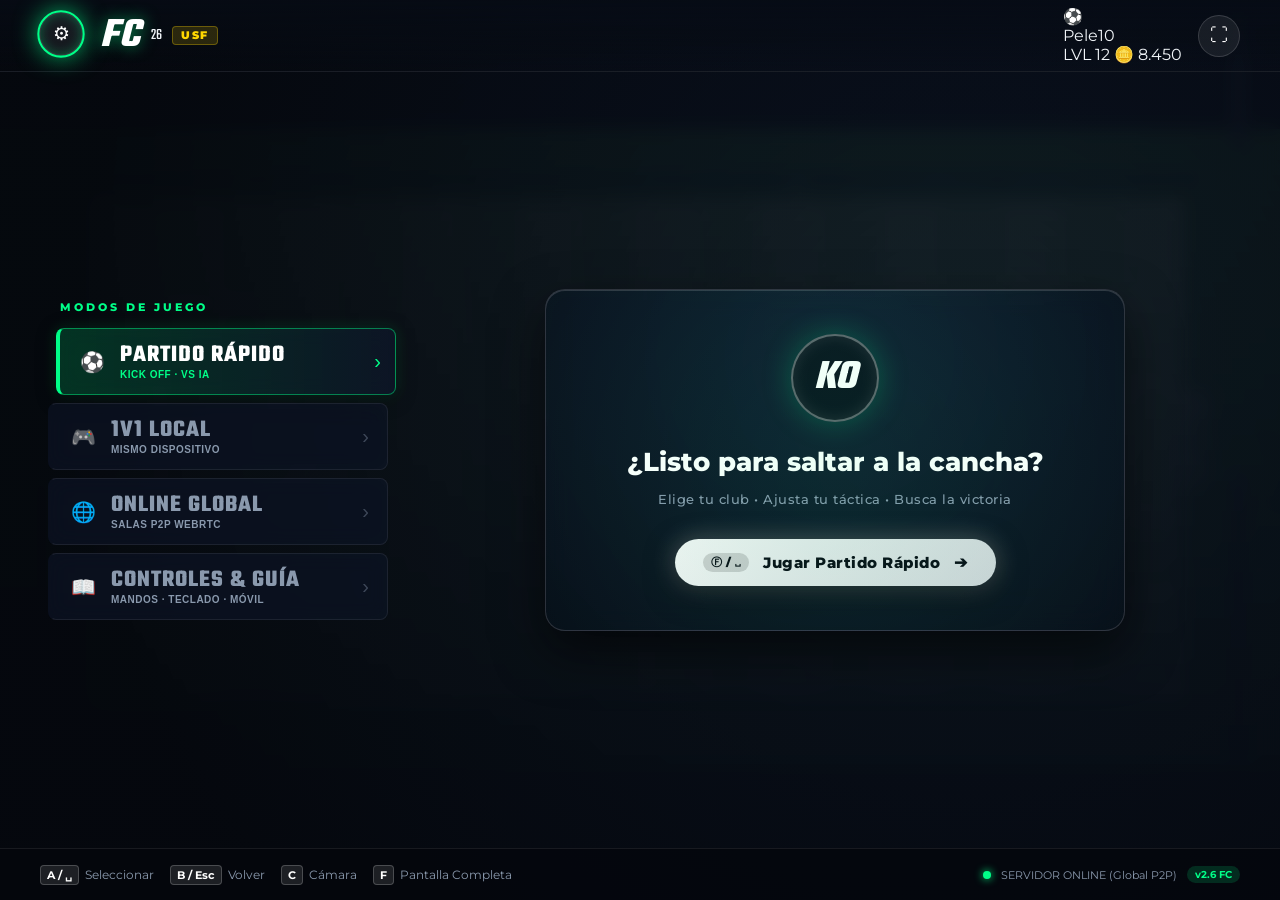
==== index.html @ 54740e9f "Primer commit del juego" ====
<!DOCTYPE html>
<html lang="es">
<head>
    <meta charset="UTF-8">
    <meta name="viewport" content="width=device-width, initial-scale=1.0, maximum-scale=1.0, user-scalable=no">
    <title>Ultimate Shaolin Football - FIFA 26 Edition</title>
    <link rel="stylesheet" href="css/style.css">
    <link rel="icon" href="data:image/svg+xml,<svg xmlns='http://www.w3.org/2000/svg' viewBox='0 0 100 100'><circle cx='50' cy='50' r='46' fill='%2300FF88'/><circle cx='50' cy='50' r='36' fill='%23070B14'/><polygon points='50,20 60,40 82,40 65,54 71,76 50,62 29,76 35,54 18,40 40,40' fill='%23FFD700'/></svg>">
</head>
<body>
    <!-- Contenedor 3D Three.js -->
    <div id="game-container"></div>

    <!-- Contenedor de Notificaciones Toast Flotantes (Estilo Consola) -->
    <div id="toast-container" class="toast-container"></div>

    <!-- HUD DE TRANSMISIÓN OFICIAL DE TV -->
    <div id="match-hud">
        <!-- Marcador Top-Left -->
        <div class="tv-scoreboard">
            <div class="sb-team">
                <div id="sb-t1-badge" class="sb-badge"></div>
                <div id="sb-t1-name" class="sb-name">RMA</div>
            </div>
            <div id="sb-score" class="sb-score-box">0 - 0</div>
            <div class="sb-team">
                <div id="sb-t2-name" class="sb-name">BAR</div>
                <div id="sb-t2-badge" class="sb-badge"></div>
            </div>
            <div id="sb-time" class="sb-time-box">00:00</div>
        </div>

        <!-- Botón de Pausa en el HUD -->
        <button id="btn-hud-pause" style="position: absolute; top: 24px; right: 32px; background: rgba(8, 14, 27, 0.85); border: 1px solid var(--primary-neon); color: #FFFFFF; font-family: 'Teko', sans-serif; font-size: 22px; padding: 6px 18px; border-radius: 6px; cursor: pointer; pointer-events: auto; letter-spacing: 1px; backdrop-filter: blur(8px);">PAUSA ❚❚</button>

        <div id="match-status" class="match-status">1º TIEMPO · VS IA</div>
        <button id="btn-camera" class="camera-button" title="C: alternar Completa, TV, Comentarista y Jugador" aria-label="Cambiar cámara: Completa, TV, Comentarista o Jugador">CÁMARA: COMPLETA</button>
        <div class="control-hint">WASD mover · K pase · J tiro · Q cambiar · Shift correr · C cámara · Esc pausa</div>

        <!-- Tarjeta de Jugador Activo (Bottom-Left) -->
        <div class="active-player-card">
            <div class="ap-info">
                <div id="ap-name" class="ap-name">MBAPPÉ</div>
                <div id="ap-number" class="ap-number">#9 (ST)</div>
            </div>
            <div id="next-player" class="next-player">Q / LB · CAMBIAR JUGADOR</div>
            <div class="bar-container">
                <div id="stamina-fill" class="stamina-fill"></div>
            </div>
            <div class="power-bar-container">
                <div id="power-fill" class="power-fill"></div>
            </div>
        </div>

        <!-- Radar 2D de la Cancha (Bottom-Center) -->
        <div class="pitch-radar-wrapper">
            <canvas id="radar-canvas" width="220" height="142"></canvas>
        </div>

        <!-- Banner de Eventos de Partido (Goles, Faltas, Offsides) -->
        <div id="match-event-banner" class="match-event-banner">
            <div id="banner-title" class="banner-title">¡¡GOOOOOOL!!</div>
            <div id="banner-sub" class="banner-subtitle">REAL MADRID CF</div>
        </div>
    </div>

    <!-- Overlay de Repetición Instantánea (Replay) -->
    <div id="replay-overlay">
        <button id="btn-skip-replay" class="camera-button">OMITIR REPETICIÓN →</button>
        <div class="replay-watermark">
            <div class="replay-rec-dot"></div>
            <div class="replay-text">INSTANT REPLAY • SLOW MOTION</div>
        </div>
    </div>

    <!-- MENÚ PRINCIPAL ESTILO FC26 -->
    <div id="main-menu" class="ui-overlay fc-menu-overlay">
        <!-- Barra Superior (Top Bar) -->
        <header class="fc-top-bar">
            <div class="fc-brand">
                <button id="btn-fc-settings" class="fc-icon-btn" title="Controles y Guía" aria-label="Ajustes">⚙</button>
                <div class="fc-logo-badge">
                    <span class="fc-logo-fc">FC</span>
                    <span class="fc-logo-num">26</span>
                    <span class="fc-logo-sub">USF</span>
                </div>
            </div>

            <div class="fc-profile-wrapper">
                <div class="fc-profile-card">
                    <div class="fc-profile-avatar">⚽</div>
                    <div class="fc-profile-info">
                        <div class="fc-profile-name">Pele10</div>
                        <div class="fc-profile-stats">
                            <span class="fc-level-badge">LVL 12</span>
                            <span class="fc-coins-badge">🪙 8.450</span>
                        </div>
                    </div>
                </div>
                <button id="btn-fullscreen-toggle" class="fc-icon-btn" title="Pantalla Completa (F)" aria-label="Pantalla Completa">⛶</button>
            </div>
        </header>

        <!-- Cuerpo del Menú: Barra Lateral + Hero Showcase -->
        <div class="fc-menu-body">
            <!-- Navegación Lateral Izquierda (Sidebar) -->
            <nav id="fc-sidebar" class="fc-sidebar">
                <div class="fc-nav-category">MODOS DE JUEGO</div>
                <div class="fc-nav-items">
                    <button id="btn-mode-ai" class="fc-nav-item active" data-mode="KICKOFF">
                        <span class="fc-nav-icon">⚽</span>
                        <div class="fc-nav-text">
                            <span class="fc-nav-title">PARTIDO RÁPIDO</span>
                            <span class="fc-nav-sub">KICK OFF · VS IA</span>
                        </div>
                        <span class="fc-nav-arrow">›</span>
                    </button>
                    <button id="btn-mode-local" class="fc-nav-item" data-mode="LOCAL_1V1">
                        <span class="fc-nav-icon">🎮</span>
                        <div class="fc-nav-text">
                            <span class="fc-nav-title">1V1 LOCAL</span>
                            <span class="fc-nav-sub">MISMO DISPOSITIVO</span>
                        </div>
                        <span class="fc-nav-arrow">›</span>
                    </button>
                    <button id="btn-mode-lan" class="fc-nav-item" data-mode="ONLINE">
                        <span class="fc-nav-icon">🌐</span>
                        <div class="fc-nav-text">
                            <span class="fc-nav-title">ONLINE GLOBAL</span>
                            <span class="fc-nav-sub">SALAS P2P WEBRTC</span>
                        </div>
                        <span class="fc-nav-arrow">›</span>
                    </button>
                    <button id="btn-mode-controls" class="fc-nav-item" data-mode="CONTROLS">
                        <span class="fc-nav-icon">📖</span>
                        <div class="fc-nav-text">
                            <span class="fc-nav-title">CONTROLES & GUÍA</span>
                            <span class="fc-nav-sub">MANDOS · TECLADO · MÓVIL</span>
                        </div>
                        <span class="fc-nav-arrow">›</span>
                    </button>
                </div>
            </nav>

            <!-- Tarjeta Central Hero Showcase (Fiel al screenshot MC / Bellingham) -->
            <main class="fc-hero-wrapper">
                <div id="fc-hero-card" class="fc-hero-card">
                    <div class="fc-hero-emblem" id="fc-hero-emblem">KO</div>
                    <h2 class="fc-hero-title" id="fc-hero-title">¿Listo para saltar a la cancha?</h2>
                    <div class="fc-hero-bullets" id="fc-hero-bullets">
                        <span>Elige tu club</span> • <span>Ajusta tu táctica</span> • <span>Busca la victoria</span>
                    </div>
                    <button id="fc-hero-action" class="fc-hero-action-btn">
                        <span class="fc-action-key">Ⓕ / ␣</span>
                        <span class="fc-action-label" id="fc-hero-action-label">Jugar Partido Rápido</span>
                        <span class="fc-action-arrow">➔</span>
                    </button>
                </div>
            </main>
        </div>

        <!-- Barra Inferior de Comandos y Leyenda -->
        <footer class="fc-bottom-bar">
            <div class="fc-bottom-hints">
                <span class="fc-hint-chip"><kbd>A / ␣</kbd> Seleccionar</span>
                <span class="fc-hint-chip"><kbd>B / Esc</kbd> Volver</span>
                <span class="fc-hint-chip"><kbd>C</kbd> Cámara</span>
                <span class="fc-hint-chip"><kbd>F</kbd> Pantalla Completa</span>
            </div>
            <div class="fc-bottom-status">
                <span class="fc-status-dot"></span>
                <span id="fc-network-indicator">SERVIDOR ONLINE (Global P2P)</span>
                <span class="fc-ver-tag">v2.6 FC</span>
            </div>
        </footer>
    </div>

    <!-- SELECTOR DE EQUIPOS Y PLANTILLAS -->
    <div id="team-select-screen" class="ui-overlay">
        <div class="menu-container" style="max-width: 1200px;">
            <div style="text-align: center;">
                <div class="logo-sub" style="color: var(--accent-gold);">SELECCIÓN DE EQUIPOS</div>
                <div class="logo-title" style="font-size: 64px;">ELIGE TU PLANTEL</div>
                <div style="font-size: 14px; color: var(--text-muted); margin-top: 4px;">
                    Haz clic o navega con el mando para asignar Local (Azul P1) y Visitante (Rojo P2)
                </div>
            </div>

            <!-- Pestañas de Filtro de Categoría -->
            <div class="team-filter-tabs">
                <button class="filter-tab-btn active" data-filter="all">TODOS LOS EQUIPOS (10)</button>
                <button class="filter-tab-btn" data-filter="elite">TIER ÉLITE ★★★★★ (6)</button>
                <button class="filter-tab-btn" data-filter="modest">TIER MODESTO ★★★☆☆ (4)</button>
            </div>

            <div id="teams-grid" class="teams-grid"></div>

            <div class="gamepad-nav-guide">
                <span>🎮 <b>D-Pad / Stick:</b> Navegar • <b>[A / ✕]:</b> Seleccionar • <b>[B / ○]:</b> Volver • <b>[LB / RB]:</b> Filtrar Categoría</span>
            </div>

            <div style="display: flex; gap: 20px; width: 100%; max-width: 500px; justify-content: center;">
                <button id="btn-back-team-select" class="btn-primary" style="background: rgba(255,255,255,0.1); border-color: rgba(255,255,255,0.2);">
                    <span>Volver</span>
                </button>
                <button id="btn-start-match" class="btn-primary" style="flex: 1;">
                    <span>SALTAR A LA CANCHA</span>
                    <span>⚽</span>
                </button>
            </div>
        </div>
    </div>

    <!-- MODAL DE MULTIJUGADOR GLOBAL ONLINE (WebRTC P2P) -->
    <div id="lan-modal" class="ui-overlay" style="display: none;">
        <div class="menu-container" style="max-width: 540px; background: var(--glass-bg); padding: 32px; border-radius: 12px; border: 1px solid var(--primary-neon);">
            <div style="text-align: center;">
                <div style="font-family: 'Teko', sans-serif; font-size: 42px; color: var(--primary-neon); line-height: 1;">MULTIJUGADOR GLOBAL P2P</div>
                <div style="font-size: 13px; color: var(--text-muted); margin-top: 4px;">Partidas 1v1 online mundiales vía WebRTC sin servidores externos</div>
            </div>

            <div style="background: rgba(0,0,0,0.5); padding: 18px; border-radius: 10px; border: 1px solid rgba(255,255,255,0.12); width: 100%;">
                <div style="font-size: 14px; font-weight: 700; color: var(--primary-neon); margin-bottom: 8px;">1. CREAR SALA (HOST)</div>
                <button id="btn-lan-host" class="btn-primary" style="width: 100%; font-size: 15px; padding: 12px; justify-content: center;">
                    <span>Generar Sala & Enlace</span>
                </button>
                <div style="margin-top: 12px; display: flex; justify-content: space-between; align-items: center; background: rgba(0,0,0,0.4); padding: 8px 12px; border-radius: 6px;">
                    <span style="font-size: 13px; color: var(--text-muted);">CÓDIGO:</span>
                    <span id="lan-room-code-display" style="font-family: 'Teko', sans-serif; font-size: 30px; color: var(--accent-gold); font-weight: bold; letter-spacing: 2px;">-----</span>
                </div>
                <button id="btn-copy-invite-link" class="btn-primary" style="width: 100%; font-size: 13px; padding: 10px; margin-top: 10px; background: rgba(255,215,0,0.15); border-color: var(--accent-gold); justify-content: center; display: none;">
                    <span>Copiar Enlace de Invitación 🔗</span>
                </button>
            </div>

            <div style="background: rgba(0,0,0,0.5); padding: 18px; border-radius: 10px; border: 1px solid rgba(255,255,255,0.12); width: 100%;">
                <div style="font-size: 14px; font-weight: 700; color: #60A5FA; margin-bottom: 8px;">2. UNIRSE A SALA (GUEST)</div>
                <input type="text" id="lan-code-input" class="input-code" placeholder="CÓDIGO (EJ: ABCDE)" maxlength="6" style="width: 100%; text-align: center; text-transform: uppercase; font-family: 'Teko', sans-serif; font-size: 26px; padding: 8px; border-radius: 6px; background: #000; border: 1px solid rgba(255,255,255,0.25); color: #FFF;">
                <button id="btn-lan-join" class="btn-primary" style="width: 100%; font-size: 15px; padding: 12px; margin-top: 10px; justify-content: center;">
                    <span>Conectar con Rival</span>
                </button>
            </div>

            <div id="lan-status" style="font-size: 13px; color: var(--primary-neon); text-align: center; min-height: 20px;"></div>

            <button id="btn-close-lan" class="btn-primary" style="background: rgba(255,255,255,0.08); border-color: rgba(255,255,255,0.2); justify-content: center; width: 100%;">
                <span>Cerrar</span>
            </button>
        </div>
    </div>

    <!-- MODAL DE PAUSA -->
    <div id="pause-modal" class="ui-overlay" style="display: none;">
        <div class="menu-container" style="max-width: 440px; background: var(--glass-bg); padding: 36px; border-radius: 12px; border: 1px solid var(--primary-neon);">
            <div style="font-family: 'Teko', sans-serif; font-size: 54px; color: var(--primary-neon); text-align: center;">PARTIDO EN PAUSA</div>
            <div class="menu-options" style="width: 100%;">
                <button id="btn-resume" class="btn-primary">
                    <span>Reanudar Partido</span>
                    <span>▶</span>
                </button>
                <button id="btn-restart" class="btn-primary" style="background: rgba(255,255,255,0.08); border-color: rgba(255,255,255,0.2);">
                    <span>Reiniciar Partido</span>
                    <span>⟳</span>
                </button>
                <button id="btn-quit-menu" class="btn-primary" style="background: rgba(255,46,85,0.15); border-color: var(--accent-red);">
                    <span>Abandonar al Menú</span>
                    <span>✕</span>
                </button>
            </div>
        </div>
    </div>

    <!-- MODAL DE CONTROLES -->
    <div id="controls-modal" class="ui-overlay" style="display: none;">
        <div class="menu-container" style="max-width: 850px; background: var(--glass-bg); padding: 36px; border-radius: 12px; border: 1px solid var(--primary-neon);">
            <div style="font-family: 'Teko', sans-serif; font-size: 44px; color: var(--primary-neon);">ESQUEMA DE CONTROLES</div>

            <div style="display: grid; grid-template-columns: 1fr 1fr; gap: 24px; width: 100%; font-size: 14px;">
                <div style="background: rgba(0,0,0,0.5); padding: 18px; border-radius: 8px;">
                    <div style="font-weight: bold; color: var(--accent-gold); margin-bottom: 12px; font-size: 16px;">TECLADO + MOUSE (PC)</div>
                    <ul style="list-style: none; display: flex; flex-direction: column; gap: 8px;">
                        <li><b>WASD / Flechas:</b> Mover jugador / Apuntar</li>
                        <li><b>K / Clic Izquierdo:</b> Pase corto / Entrada en defensa</li>
                        <li><b>J (Mantener):</b> Cargar potencia de Disparo</li>
                        <li><b>J (Soltar):</b> Disparar a puerta / Supertiro Shaolin</li>
                        <li><b>J (En defensa):</b> Tackle deslizante (Slide tackle)</li>
                        <li><b>L:</b> Pase filtrado al hueco</li>
                        <li><b>E:</b> Entrada defensiva</li>
                        <li><b>P2 local:</b> Flechas · Num 1 pase · Num 2 tiro · Num 3 filtrado · Enter cambiar · Shift derecho correr</li>
                        <li><b>Shift:</b> Sprint de máxima velocidad</li>
                        <li><b>Espacio / Q:</b> Cambiar al mejor situado; mantené una dirección para elegir hacia ese lado</li>
                        <li><b>C:</b> Alternar Completa, TV, Comentarista y Jugador</li>
                    </ul>
                </div>

                <div style="background: rgba(0,0,0,0.5); padding: 18px; border-radius: 8px;">
                    <div style="font-weight: bold; color: var(--accent-gold); margin-bottom: 12px; font-size: 16px;">MANDOS / GAMEPAD (XBOX / PS)</div>
                    <ul style="list-style: none; display: flex; flex-direction: column; gap: 8px;">
                        <li><b>Stick Izquierdo:</b> Movimiento multidireccional</li>
                        <li><b>Botón A (Cruz):</b> Pase raso / Presión</li>
                        <li><b>Botón X (Cuadrado):</b> Disparo con carga / Entrada</li>
                        <li><b>Botón Y (Triángulo):</b> Pase filtrado</li>
                        <li><b>Botón B (Círculo):</b> Tackle secundario / Despeje</li>
                        <li><b>Gatillo RT / R2:</b> Sprint</li>
                        <li><b>Botón LB / L1:</b> Cambio inteligente; orientá el stick para elegir hacia ese lado</li>
                    </ul>
                </div>
            </div>

            <button id="btn-close-controls" class="btn-primary" style="margin-top: 10px; width: 220px; justify-content: center;">
                <span>Entendido</span>
            </button>
        </div>
    </div>

    <!-- CONTROLES TÁCTILES ERGONÓMICOS PARA MÓVILES (Estilo FC Mobile) -->
    <div id="touch-controls">
        <!-- Zona de Joystick Flotante (Mitad izquierda de la pantalla) -->
        <div id="joystick-zone">
            <div id="joystick-base">
                <div id="joystick-knob"></div>
            </div>
        </div>

        <!-- Botones Auxiliares Móviles (Arriba derecha) -->
        <div class="touch-top-bar">
            <button id="btn-touch-fullscreen" class="touch-aux-btn" title="Pantalla completa">⛶</button>
            <button id="btn-touch-pause" class="touch-aux-btn" title="Pausar partido">❚❚</button>
        </div>

        <!-- Botonera de Acción en Abanico / Diamante Ergonómico (Derecha) -->
        <div class="touch-buttons touch-cluster">
            <div id="btn-touch-through" class="touch-btn touch-through">
                <span class="touch-btn-label">FILTRADO</span>
                <span class="touch-btn-sub">Y / △</span>
            </div>
            <div id="btn-touch-sprint" class="touch-btn touch-sprint">
                <span class="touch-btn-label">SPRINT</span>
                <span class="touch-btn-sub">RT / R2</span>
            </div>
            <div id="btn-touch-pass" class="touch-btn touch-pass">
                <span class="touch-btn-label">PASE</span>
                <span class="touch-btn-sub">A / ✕</span>
            </div>
            <div id="btn-touch-shoot" class="touch-btn touch-shoot shoot">
                <div class="touch-shoot-gauge" id="touch-shoot-gauge"></div>
                <span class="touch-btn-label">TIRO</span>
                <span class="touch-btn-sub">X / □</span>
            </div>
            <div id="btn-touch-switch" class="touch-btn touch-switch">
                <span class="touch-btn-label">CAMBIO</span>
                <span class="touch-btn-sub">LB / L1</span>
            </div>
        </div>
    </div>

    <!-- DEPENDENCIAS CDN -->
    <script src="vendor/three.min.js"></script>
    <script src="vendor/peerjs.min.js"></script>

    <!-- MÓDULOS DEL JUEGO -->
    <script src="js/TeamsData.js"></script>
    <script src="js/SoundEngine.js"></script>
    <script src="js/InputManager.js"></script>
    <script src="js/PhysicsEngine.js"></script>
    <script src="js/PlayerModel.js"></script>
    <script src="js/RenderEngine.js"></script>
    <script src="js/RulesEngine.js"></script>
    <script src="js/AIEngine.js"></script>
    <script src="js/NetworkManager.js"></script>
    <script src="js/ReplaySystem.js"></script>
    <script src="js/UIManager.js"></script>
    <script src="js/GameEngine.js"></script>

    <!-- BOOTSTRAP -->
    <script>
        window.addEventListener('DOMContentLoaded', () => {
            // Inicializar el motor al cargar el DOM
            window.game = new window.USF.GameEngine();

            // Desbloquear audio en la primera interacción de usuario
            const unlockAudio = () => {
                if (window.USF && window.USF.soundEngine) {
                    window.USF.soundEngine.ensureContext();
                }
                window.removeEventListener('pointerdown', unlockAudio);
                window.removeEventListener('keydown', unlockAudio);
            };
            window.addEventListener('pointerdown', unlockAudio);
            window.addEventListener('keydown', unlockAudio);
        });
    </script>
</body>
</html>
---- css/style.css ----
/* Ultimate Shaolin Football (USF) - FIFA 26 Modern Sports Aesthetic */
@import url('https://fonts.googleapis.com/css2?family=Montserrat:ital,wght@0,400;0,700;0,900;1,900&family=Teko:wght@500;700&display=swap');

:root {
    --primary-neon: #00FF88;
    --accent-gold: #FFD700;
    --accent-red: #FF2E55;
    --dark-bg: #070B14;
    --glass-bg: rgba(14, 21, 37, 0.85);
    --glass-border: rgba(0, 255, 136, 0.25);
    --text-main: #F0F4F8;
    --text-muted: #8A99AD;
}

* {
    margin: 0;
    padding: 0;
    box-sizing: border-box;
    user-select: none;
    -webkit-user-select: none;
}

body, html {
    width: 100%;
    height: 100%;
    overflow: hidden;
    background-color: var(--dark-bg);
    font-family: 'Montserrat', sans-serif;
    color: var(--text-main);
}

#game-container {
    width: 100%;
    height: 100%;
    position: absolute;
    top: 0;
    left: 0;
    z-index: 1;
}

/* --- HUD DE TRANSMISIÓN DE TV (Estilo FIFA 26) --- */
#match-hud {
    position: absolute;
    top: 0;
    left: 0;
    width: 100%;
    height: 100%;
    z-index: 10;
    pointer-events: none;
    display: none;
}

/* Marcador Oficial Top-Left */
.tv-scoreboard {
    position: absolute;
    top: 24px;
    left: 32px;
    display: flex;
    align-items: center;
    background: linear-gradient(135deg, rgba(8, 14, 27, 0.94), rgba(15, 25, 48, 0.9));
    border-radius: 6px;
    border-left: 4px solid var(--primary-neon);
    box-shadow: 0 8px 30px rgba(0, 0, 0, 0.6);
    overflow: hidden;
    backdrop-filter: blur(10px);
    border: 1px solid rgba(255, 255, 255, 0.1);
}

.sb-team {
    display: flex;
    align-items: center;
    padding: 8px 14px;
    gap: 10px;
}

.sb-badge {
    width: 28px;
    height: 28px;
    display: flex;
    align-items: center;
    justify-content: center;
}

.sb-name {
    font-family: 'Teko', sans-serif;
    font-size: 24px;
    font-weight: 700;
    letter-spacing: 1px;
}

.sb-score-box {
    background: #000000;
    padding: 6px 16px;
    font-family: 'Teko', sans-serif;
    font-size: 32px;
    font-weight: 700;
    color: var(--primary-neon);
    display: flex;
    align-items: center;
    gap: 8px;
    border-left: 1px solid rgba(255,255,255,0.15);
    border-right: 1px solid rgba(255,255,255,0.15);
}

.sb-time-box {
    padding: 8px 14px;
    font-family: 'Teko', sans-serif;
    font-size: 22px;
    color: var(--text-muted);
    letter-spacing: 1px;
}

/* Tarjeta de Jugador Activo (Bottom-Left) */
.active-player-card {
    position: absolute;
    bottom: 24px;
    left: 32px;
    background: linear-gradient(135deg, rgba(8, 14, 27, 0.9), rgba(16, 26, 50, 0.85));
    border-radius: 8px;
    padding: 10px 18px;
    border-left: 3px solid var(--primary-neon);
    display: flex;
    flex-direction: column;
    gap: 6px;
    min-width: 220px;
    backdrop-filter: blur(10px);
    box-shadow: 0 4px 20px rgba(0,0,0,0.5);
}

.ap-info {
    display: flex;
    justify-content: space-between;
    align-items: baseline;
}

.ap-name {
    font-size: 16px;
    font-weight: 900;
    letter-spacing: 0.5px;
    color: #FFFFFF;
}

.ap-number {
    font-family: 'Teko', sans-serif;
    font-size: 20px;
    color: var(--primary-neon);
}

/* Barras de Stamina y Carga de Disparo */
.bar-container {
    width: 100%;
    height: 6px;
    background: rgba(255, 255, 255, 0.15);
    border-radius: 3px;
    overflow: hidden;
}

.stamina-fill {
    height: 100%;
    width: 100%;
    background: #00E5FF;
    transition: width 0.05s linear;
}

.power-bar-container {
    height: 8px;
    background: rgba(255, 255, 255, 0.15);
    border-radius: 4px;
    overflow: hidden;
    margin-top: 2px;
}

.power-fill {
    height: 100%;
    width: 0%;
    background: linear-gradient(90deg, #00FF88, #FFD700, #FF2E55);
}

/* Radar 2D de la Cancha (Bottom-Center) */
.pitch-radar-wrapper {
    position: absolute;
    bottom: 20px;
    left: 50%;
    transform: translateX(-50%);
    background: rgba(8, 14, 27, 0.85);
    padding: 6px 10px;
    border-radius: 12px;
    border: 1px solid rgba(255, 255, 255, 0.15);
    backdrop-filter: blur(8px);
    box-shadow: 0 4px 20px rgba(0, 0, 0, 0.6);
}

#radar-canvas {
    display: block;
}

/* Notificación de Gol / Carteles de Eventos */
.match-event-banner {
    position: absolute;
    top: 38%;
    left: 50%;
    transform: translate(-50%, -50%) scale(0.8);
    background: linear-gradient(90deg, rgba(255, 46, 85, 0), rgba(255, 46, 85, 0.95), rgba(255, 46, 85, 0));
    width: 100%;
    padding: 24px 0;
    text-align: center;
    opacity: 0;
    transition: all 0.3s cubic-bezier(0.175, 0.885, 0.32, 1.275);
    pointer-events: none;
    z-index: 100;
}

.match-event-banner.active {
    opacity: 1;
    transform: translate(-50%, -50%) scale(1);
}

.banner-title {
    font-family: 'Teko', sans-serif;
    font-size: 88px;
    font-weight: 700;
    text-transform: uppercase;
    color: #FFFFFF;
    text-shadow: 0 0 30px rgba(255, 255, 255, 0.8), 0 0 50px var(--accent-gold);
    letter-spacing: 4px;
}

.banner-subtitle {
    font-size: 20px;
    font-weight: 700;
    color: var(--accent-gold);
    letter-spacing: 2px;
}

/* Overlay de Repetición Instantánea */
#replay-overlay {
    position: absolute;
    top: 0;
    left: 0;
    width: 100%;
    height: 100%;
    display: none;
    pointer-events: none;
    z-index: 50;
    background: radial-gradient(circle, transparent 60%, rgba(0, 0, 0, 0.7) 100%);
    border: 8px solid rgba(0, 255, 136, 0.3);
}

.replay-watermark {
    position: absolute;
    top: 30px;
    right: 40px;
    display: flex;
    align-items: center;
    gap: 12px;
    background: rgba(0, 0, 0, 0.75);
    padding: 8px 18px;
    border-radius: 4px;
    border-left: 4px solid var(--accent-red);
}

.replay-rec-dot {
    width: 14px;
    height: 14px;
    border-radius: 50%;
    background: var(--accent-red);
    animation: blink 1s infinite alternate;
}

@keyframes blink {
    from { opacity: 0.3; }
    to { opacity: 1; }
}

.replay-text {
    font-family: 'Teko', sans-serif;
    font-size: 26px;
    color: #FFFFFF;
    letter-spacing: 2px;
}

/* --- MENÚ PRINCIPAL Y PANTALLAS (Estilo FIFA 26) --- */
.ui-overlay {
    position: absolute;
    top: 0;
    left: 0;
    width: 100%;
    height: 100%;
    z-index: 20;
    display: flex;
    flex-direction: column;
    justify-content: center;
    align-items: center;
    background: radial-gradient(circle at center, rgba(10, 16, 30, 0.75) 0%, rgba(5, 8, 15, 0.95) 100%);
    backdrop-filter: blur(8px);
}

/* =========================================================
   ESTILO OFICIAL EA SPORTS FC 26 MENU OVERLAY
   ========================================================= */
.fc-menu-overlay {
    background: radial-gradient(circle at 75% 40%, rgba(16, 28, 48, 0.5) 0%, rgba(5, 8, 14, 0.94) 80%),
                linear-gradient(180deg, rgba(4, 7, 12, 0.75) 0%, rgba(2, 4, 8, 0.98) 100%);
    padding: 0 !important;
    justify-content: space-between;
    overflow: hidden;
}

/* Barra Superior FC26 */
.fc-top-bar {
    width: 100%;
    height: 72px;
    display: flex;
    align-items: center;
    justify-content: space-between;
    padding: 0 40px;
    z-index: 10;
    border-bottom: 1px solid rgba(255, 255, 255, 0.08);
    background: linear-gradient(180deg, rgba(6, 11, 20, 0.88) 0%, rgba(6, 11, 20, 0) 100%);
}

.fc-brand {
    display: flex;
    align-items: center;
    gap: 18px;
}

.fc-icon-btn {
    width: 42px;
    height: 42px;
    border-radius: 50%;
    background: rgba(255, 255, 255, 0.07);
    border: 1px solid rgba(255, 255, 255, 0.15);
    color: #FFFFFF;
    font-size: 18px;
    display: flex;
    align-items: center;
    justify-content: center;
    cursor: pointer;
    transition: all 0.2s ease;
}

.fc-icon-btn:hover {
    background: rgba(0, 255, 136, 0.2);
    border-color: var(--primary-neon);
    transform: scale(1.06);
}

.fc-logo-badge {
    display: flex;
    align-items: center;
    font-family: 'Teko', sans-serif;
    line-height: 1;
    cursor: default;
    gap: 10px;
}

.fc-logo-fc {
    font-size: 42px;
    font-weight: 700;
    color: #FFFFFF;
    letter-spacing: 1px;
    font-style: italic;
    text-shadow: 0 0 15px rgba(0, 255, 136, 0.5);
}

.fc-logo-sub {
    font-family: 'Montserrat', sans-serif;
    font-size: 11px;
    font-weight: 900;
    font-style: normal;
    color: var(--accent-gold);
    background: rgba(255, 215, 0, 0.15);
    border: 1px solid rgba(255, 215, 0, 0.3);
    padding: 3px 8px;
    border-radius: 4px;
    letter-spacing: 1.5px;
}

.fc-profile-wrapper {
    display: flex;
    align-items: center;
    gap: 16px;
}

/* Cuerpo del Menú */
.fc-menu-body {
    flex: 1;
    width: 100%;
    display: flex;
    padding: 20px 48px;
    gap: 50px;
    align-items: center;
    max-width: 1400px;
    margin: 0 auto;
}

/* Barra Lateral (Sidebar) */
.fc-sidebar {
    width: 340px;
    display: flex;
    flex-direction: column;
    gap: 14px;
    z-index: 5;
}

.fc-nav-category {
    font-size: 11px;
    font-weight: 800;
    letter-spacing: 3px;
    color: var(--primary-neon);
    text-transform: uppercase;
    padding-left: 12px;
}

.fc-nav-items {
    display: flex;
    flex-direction: column;
    gap: 8px;
}

.fc-nav-item {
    background: rgba(14, 23, 40, 0.6);
    border: 1px solid rgba(255, 255, 255, 0.08);
    border-left: 3px solid transparent;
    padding: 14px 18px;
    border-radius: 8px;
    color: var(--text-muted);
    display: flex;
    align-items: center;
    gap: 14px;
    cursor: pointer;
    transition: all 0.25s cubic-bezier(0.16, 1, 0.3, 1);
    text-align: left;
    backdrop-filter: blur(10px);
}

.fc-nav-item:hover, .fc-nav-item.active, .fc-nav-item.gamepad-focused {
    background: linear-gradient(90deg, rgba(0, 255, 136, 0.18), rgba(14, 23, 40, 0.85));
    border-color: rgba(0, 255, 136, 0.45);
    border-left: 4px solid var(--primary-neon);
    color: #FFFFFF;
    transform: translateX(8px);
    box-shadow: 0 4px 20px rgba(0, 0, 0, 0.4), 0 0 15px rgba(0, 255, 136, 0.15);
}

.fc-nav-icon {
    font-size: 20px;
    width: 28px;
    display: flex;
    justify-content: center;
}

.fc-nav-text {
    flex: 1;
    display: flex;
    flex-direction: column;
    gap: 2px;
}

.fc-nav-title {
    font-family: 'Teko', sans-serif;
    font-size: 24px;
    font-weight: 700;
    letter-spacing: 1px;
    line-height: 1;
    color: inherit;
}

.fc-nav-sub {
    font-size: 10px;
    font-weight: 600;
    color: var(--text-muted);
    letter-spacing: 0.5px;
}

.fc-nav-item.active .fc-nav-sub {
    color: var(--primary-neon);
}

.fc-nav-arrow {
    font-size: 20px;
    opacity: 0.4;
    transition: transform 0.2s ease;
}

.fc-nav-item:hover .fc-nav-arrow, .fc-nav-item.active .fc-nav-arrow {
    opacity: 1;
    color: var(--primary-neon);
    transform: translateX(4px);
}

/* Tarjeta Hero Showcase */
.fc-hero-wrapper {
    flex: 1;
    display: flex;
    justify-content: center;
    align-items: center;
}

.fc-hero-card {
    width: 100%;
    max-width: 580px;
    background: radial-gradient(circle at 50% 20%, rgba(20, 35, 60, 0.7), rgba(8, 14, 25, 0.88));
    border: 1px solid rgba(255, 255, 255, 0.15);
    border-radius: 20px;
    padding: 44px 38px;
    display: flex;
    flex-direction: column;
    align-items: center;
    text-align: center;
    box-shadow: 0 20px 50px rgba(0, 0, 0, 0.6), inset 0 1px 0 rgba(255, 255, 255, 0.15);
    backdrop-filter: blur(14px);
    position: relative;
    overflow: hidden;
}

.fc-hero-card::before {
    content: '';
    position: absolute;
    top: -50%;
    left: -50%;
    width: 200%;
    height: 200%;
    background: radial-gradient(circle, rgba(0, 255, 136, 0.08) 0%, transparent 60%);
    pointer-events: none;
}

.fc-hero-emblem {
    width: 88px;
    height: 88px;
    border-radius: 50%;
    border: 2px solid rgba(255, 255, 255, 0.35);
    background: rgba(0, 0, 0, 0.4);
    display: flex;
    align-items: center;
    justify-content: center;
    font-family: 'Teko', sans-serif;
    font-size: 42px;
    font-weight: 700;
    font-style: italic;
    color: #FFFFFF;
    letter-spacing: -1px;
    box-shadow: 0 0 30px rgba(0, 255, 136, 0.25), inset 0 0 15px rgba(255, 255, 255, 0.1);
    margin-bottom: 24px;
    transition: all 0.3s ease;
}

.fc-hero-title {
    font-family: 'Montserrat', sans-serif;
    font-size: 26px;
    font-weight: 800;
    line-height: 1.25;
    color: #FFFFFF;
    margin-bottom: 12px;
    max-width: 480px;
}

.fc-hero-bullets {
    font-size: 13px;
    color: var(--text-muted);
    font-weight: 500;
    margin-bottom: 32px;
    letter-spacing: 0.5px;
}

.fc-hero-action-btn {
    background: linear-gradient(135deg, rgba(255, 255, 255, 0.95), rgba(240, 244, 248, 0.85));
    color: #070B14;
    border: none;
    border-radius: 40px;
    padding: 14px 28px;
    display: flex;
    align-items: center;
    gap: 14px;
    font-family: 'Montserrat', sans-serif;
    font-size: 15px;
    font-weight: 800;
    letter-spacing: 0.5px;
    cursor: pointer;
    box-shadow: 0 8px 30px rgba(0, 0, 0, 0.5), 0 0 25px rgba(255, 255, 255, 0.3);
    transition: all 0.2s ease;
}

.fc-hero-action-btn:hover, .fc-hero-action-btn:focus, .fc-hero-action-btn.gamepad-focused {
    background: var(--primary-neon);
    color: #05080F;
    box-shadow: 0 8px 35px rgba(0, 255, 136, 0.7);
    transform: translateY(-2px) scale(1.02);
}

.fc-action-key {
    background: rgba(0, 0, 0, 0.15);
    padding: 2px 8px;
    border-radius: 12px;
    font-size: 11px;
    font-weight: 900;
}

.fc-action-arrow {
    font-size: 16px;
    transition: transform 0.2s ease;
}

.fc-hero-action-btn:hover .fc-action-arrow {
    transform: translateX(4px);
}

/* Barra Inferior (Bottom Bar) */
.fc-bottom-bar {
    width: 100%;
    height: 52px;
    display: flex;
    align-items: center;
    justify-content: space-between;
    padding: 0 40px;
    background: rgba(4, 7, 12, 0.85);
    border-top: 1px solid rgba(255, 255, 255, 0.08);
    font-size: 12px;
    color: var(--text-muted);
}

.fc-bottom-hints {
    display: flex;
    align-items: center;
    gap: 16px;
}

.fc-hint-chip {
    display: flex;
    align-items: center;
    gap: 6px;
}

.fc-hint-chip kbd {
    background: rgba(255, 255, 255, 0.1);
    border: 1px solid rgba(255, 255, 255, 0.2);
    border-radius: 4px;
    padding: 2px 6px;
    font-family: inherit;
    font-size: 11px;
    color: #FFFFFF;
    font-weight: 700;
}

.fc-bottom-status {
    display: flex;
    align-items: center;
    gap: 10px;
    font-size: 11px;
}

.fc-status-dot {
    width: 8px;
    height: 8px;
    border-radius: 50%;
    background: var(--primary-neon);
    box-shadow: 0 0 8px var(--primary-neon);
}

.fc-ver-tag {
    background: rgba(0, 255, 136, 0.15);
    color: var(--primary-neon);
    padding: 2px 8px;
    border-radius: 10px;
    font-weight: 700;
    font-size: 10px;
}

.menu-container {
    width: 90%;
    max-width: 1100px;
    display: flex;
    flex-direction: column;
    align-items: center;
    gap: 32px;
}

.btn-primary {
    background: linear-gradient(90deg, rgba(0, 255, 136, 0.1), rgba(0, 255, 136, 0.25));
    border: 1px solid var(--primary-neon);
    color: #FFFFFF;
    font-family: 'Montserrat', sans-serif;
    font-size: 18px;
    font-weight: 700;
    padding: 16px 24px;
    border-radius: 6px;
    cursor: pointer;
    text-transform: uppercase;
    letter-spacing: 1.5px;
    transition: all 0.2s ease;
    display: flex;
    align-items: center;
    justify-content: space-between;
}

.btn-primary:hover {
    background: var(--primary-neon);
    color: #05080F;
    box-shadow: 0 0 25px rgba(0, 255, 136, 0.6);
    transform: translateY(-2px);
}

/* Selector de Equipos */
#team-select-screen {
    display: none;
}

/* Pestañas de Filtro de Categoría */
.team-filter-tabs {
    display: flex;
    gap: 12px;
    justify-content: center;
    width: 100%;
    margin-bottom: -10px;
}

.filter-tab-btn {
    background: rgba(14, 21, 37, 0.7);
    border: 1px solid rgba(255, 255, 255, 0.2);
    color: var(--text-muted);
    font-family: 'Montserrat', sans-serif;
    font-size: 13px;
    font-weight: 700;
    padding: 8px 18px;
    border-radius: 20px;
    cursor: pointer;
    transition: all 0.2s ease;
    letter-spacing: 0.5px;
}

.filter-tab-btn:hover {
    border-color: var(--primary-neon);
    color: #FFFFFF;
}

.filter-tab-btn.active {
    background: var(--primary-neon);
    color: #05080F;
    border-color: var(--primary-neon);
    box-shadow: 0 0 15px rgba(0, 255, 136, 0.5);
}

.teams-grid {
    display: grid;
    grid-template-columns: repeat(5, 1fr);
    gap: 14px;
    width: 100%;
    max-height: 54vh;
    overflow-y: auto;
    padding: 8px 4px;
}

.teams-grid::-webkit-scrollbar {
    width: 6px;
}
.teams-grid::-webkit-scrollbar-thumb {
    background: rgba(0, 255, 136, 0.3);
    border-radius: 3px;
}

@media (max-width: 1250px) {
    .teams-grid {
        grid-template-columns: repeat(4, 1fr);
    }
}

@media (max-width: 950px) {
    .teams-grid {
        grid-template-columns: repeat(3, 1fr);
    }
}

@media (max-width: 680px) {
    .teams-grid {
        grid-template-columns: repeat(2, 1fr);
    }
}

.team-card {
    background: var(--glass-bg);
    border: 1px solid rgba(255, 255, 255, 0.12);
    border-radius: 10px;
    padding: 14px 12px;
    display: flex;
    flex-direction: column;
    align-items: center;
    gap: 8px;
    cursor: pointer;
    transition: all 0.22s ease;
    position: relative;
    outline: none;
}

.team-card:hover {
    border-color: var(--primary-neon);
    box-shadow: 0 6px 20px rgba(0, 255, 136, 0.25);
    transform: translateY(-3px);
}

.tc-header {
    width: 100%;
    display: flex;
    justify-content: space-between;
    align-items: center;
}

.tier-tag {
    font-size: 9px;
    font-weight: 800;
    padding: 2px 6px;
    border-radius: 4px;
    letter-spacing: 0.5px;
}

.tier-tag.elite {
    background: rgba(255, 215, 0, 0.2);
    color: var(--accent-gold);
    border: 1px solid rgba(255, 215, 0, 0.5);
}

.tier-tag.modest {
    background: rgba(0, 229, 255, 0.2);
    color: #00E5FF;
    border: 1px solid rgba(0, 229, 255, 0.5);
}

.team-card.selected-p1 {
    border-color: #00E5FF;
    box-shadow: 0 0 25px rgba(0, 229, 255, 0.5);
    background: rgba(0, 229, 255, 0.12);
}

.team-card.selected-p2 {
    border-color: var(--accent-red);
    box-shadow: 0 0 25px rgba(255, 46, 85, 0.5);
    background: rgba(255, 46, 85, 0.12);
}

.tc-badge {
    width: 54px;
    height: 54px;
}

.tc-name {
    font-family: 'Teko', sans-serif;
    font-size: 22px;
    font-weight: 700;
    text-align: center;
    color: #FFFFFF;
    line-height: 1.1;
    min-height: 24px;
}

.tc-rating {
    display: flex;
    gap: 2px;
    color: var(--accent-gold);
    font-size: 13px;
}

.tc-stats-summary {
    font-size: 11px;
    color: var(--text-muted);
    width: 100%;
    display: grid;
    grid-template-columns: 1fr 1fr;
    gap: 2px 6px;
    margin-top: 4px;
    background: rgba(0,0,0,0.3);
    padding: 4px 6px;
    border-radius: 4px;
}

.tc-stats-summary b {
    color: #E2E8F0;
}

.stat-high {
    color: var(--primary-neon) !important;
    text-shadow: 0 0 6px rgba(0, 255, 136, 0.5);
}

.gamepad-nav-guide {
    font-size: 12px;
    color: var(--text-muted);
    background: rgba(0, 0, 0, 0.6);
    padding: 6px 16px;
    border-radius: 20px;
    border: 1px solid rgba(255, 255, 255, 0.1);
    margin-top: -8px;
    letter-spacing: 0.5px;
}

/* Modal de LAN Multiplayer */
#lan-modal {
    display: none;
    position: absolute;
    top: 50%;
    left: 50%;
    transform: translate(-50%, -50%);
    background: var(--glass-bg);
    border: 1px solid var(--primary-neon);
    border-radius: 12px;
    padding: 32px;
    width: 440px;
    box-shadow: 0 10px 40px rgba(0,0,0,0.8);
    backdrop-filter: blur(16px);
    z-index: 30;
    flex-direction: column;
    gap: 20px;
}

.input-code {
    width: 100%;
    background: rgba(0, 0, 0, 0.5);
    border: 1px solid rgba(255, 255, 255, 0.2);
    color: var(--primary-neon);
    font-family: 'Teko', sans-serif;
    font-size: 32px;
    letter-spacing: 4px;
    text-align: center;
    padding: 10px;
    border-radius: 6px;
    outline: none;
}

.input-code:focus {
    border-color: var(--primary-neon);
    box-shadow: 0 0 15px rgba(0, 255, 136, 0.4);
}

/* Controles Táctiles para Móviles */
#touch-controls {
    display: none;
    position: absolute;
    bottom: 0;
    left: 0;
    width: 100%;
    height: 100%;
    pointer-events: none;
    z-index: 15;
}

#joystick-zone {
    position: absolute;
    bottom: 40px;
    left: 40px;
    width: 130px;
    height: 130px;
    border-radius: 50%;
    background: rgba(255, 255, 255, 0.08);
    border: 2px solid rgba(255, 255, 255, 0.25);
    pointer-events: auto;
}

#joystick-knob {
    position: absolute;
    top: 50%;
    left: 50%;
    width: 54px;
    height: 54px;
    border-radius: 50%;
    background: var(--primary-neon);
    box-shadow: 0 0 15px var(--primary-neon);
    transform: translate(-50%, -50%);
}

.touch-buttons {
    position: absolute;
    bottom: 40px;
    right: 40px;
    display: grid;
    grid-template-columns: repeat(2, 70px);
    gap: 16px;
    pointer-events: auto;
}

.touch-btn {
    width: 70px;
    height: 70px;
    border-radius: 50%;
    background: rgba(14, 21, 37, 0.85);
    border: 2px solid var(--primary-neon);
    color: #FFFFFF;
    font-family: 'Teko', sans-serif;
    font-size: 20px;
    font-weight: 700;
    display: flex;
    align-items: center;
    justify-content: center;
}

.touch-btn:active {
    background: var(--primary-neon);
    color: #000;
}

.touch-btn.shoot {
    border-color: var(--accent-red);
}
.touch-btn.shoot:active {
    background: var(--accent-red);
}

/* --- NOTIFICACIONES TOAST FLOTANTES (ESTILO CONSOLA) --- */
.toast-container {
    position: fixed;
    top: 24px;
    right: 24px;
    z-index: 9999;
    display: flex;
    flex-direction: column;
    gap: 12px;
    pointer-events: none;
}

.toast-item {
    background: linear-gradient(135deg, rgba(8, 14, 27, 0.95), rgba(15, 25, 48, 0.95));
    border: 1px solid var(--primary-neon);
    border-left: 5px solid var(--primary-neon);
    border-radius: 8px;
    padding: 12px 18px;
    min-width: 280px;
    max-width: 380px;
    box-shadow: 0 10px 30px rgba(0, 0, 0, 0.7), 0 0 15px rgba(0, 255, 136, 0.2);
    backdrop-filter: blur(14px);
    display: flex;
    align-items: center;
    gap: 14px;
    animation: toastSlideIn 0.35s cubic-bezier(0.175, 0.885, 0.32, 1.275) forwards;
    pointer-events: auto;
}

.toast-item.disconnected {
    border-color: var(--accent-red);
    border-left-color: var(--accent-red);
    box-shadow: 0 10px 30px rgba(0, 0, 0, 0.7), 0 0 15px rgba(255, 46, 85, 0.2);
}

.toast-item.hide {
    animation: toastSlideOut 0.35s ease forwards;
}

@keyframes toastSlideIn {
    from {
        opacity: 0;
        transform: translateX(100px) scale(0.9);
    }
    to {
        opacity: 1;
        transform: translateX(0) scale(1);
    }
}

@keyframes toastSlideOut {
    from {
        opacity: 1;
        transform: translateX(0) scale(1);
    }
    to {
        opacity: 0;
        transform: translateX(100px) scale(0.9);
    }
}

.toast-icon {
    font-size: 26px;
    display: flex;
    align-items: center;
    justify-content: center;
}

.toast-body {
    display: flex;
    flex-direction: column;
    gap: 2px;
}

.toast-title {
    font-family: 'Teko', sans-serif;
    font-size: 20px;
    font-weight: 700;
    letter-spacing: 1px;
    color: #FFFFFF;
}

.toast-item.connected .toast-title {
    color: var(--primary-neon);
}

.toast-item.disconnected .toast-title {
    color: var(--accent-red);
}

.toast-message {
    font-size: 13px;
    color: var(--text-muted);
    line-height: 1.3;
}

/* --- FOCO VISUAL PARA NAVEGACIÓN CON GAMEPAD --- */
.gamepad-focused {
    outline: 2px solid var(--primary-neon) !important;
    box-shadow: 0 0 25px rgba(0, 255, 136, 0.8), inset 0 0 10px rgba(0, 255, 136, 0.3) !important;
    transform: scale(1.03) translateY(-2px) !important;
    animation: gamepadPulse 1.4s infinite alternate ease-in-out;
}

@keyframes gamepadPulse {
    0% {
        box-shadow: 0 0 15px rgba(0, 255, 136, 0.6), inset 0 0 5px rgba(0, 255, 136, 0.2);
    }
    100% {
        box-shadow: 0 0 30px rgba(0, 255, 136, 1), inset 0 0 15px rgba(0, 255, 136, 0.4);
    }
}


/* Match readability and layouts for narrow screens. */
#game-container canvas { display:block; }
.ui-overlay { overflow-y:auto; padding:24px; }
.match-status { position:absolute; top:88px; left:32px; font-size:11px; letter-spacing:2px; color:#d7e9df; background:#08121dcc; padding:8px 12px; border-radius:4px; }
.camera-button { position:absolute; right:32px; top:82px; padding:9px 12px; background:#08121de8; color:#d5e8df; border:1px solid #ffffff30; border-radius:5px; cursor:pointer; pointer-events:auto; font:600 11px Montserrat,sans-serif; }
.control-hint { position:absolute; right:28px; bottom:28px; max-width:270px; color:#c1d4c9; font-size:11px; line-height:1.8; text-align:right; }
/* =========================================================
   CONTROLES TÁCTILES MÓVILES AVANZADOS (ESTILO FC MOBILE)
   ========================================================= */
#touch-controls {
    display: none;
    position: absolute;
    top: 0;
    left: 0;
    width: 100%;
    height: 100%;
    pointer-events: none;
    z-index: 25;
}

body.playing #touch-controls[data-enabled="true"] {
    display: block !important;
}

/* Joystick Flotante Dinámico (Izquierda) */
#joystick-zone {
    position: absolute;
    left: 0;
    top: 0;
    width: 50%;
    height: 100%;
    pointer-events: auto;
    touch-action: none;
}

#joystick-base {
    position: absolute;
    left: 100px;
    bottom: 100px;
    width: 120px;
    height: 120px;
    border-radius: 50%;
    background: radial-gradient(circle, rgba(255, 255, 255, 0.04) 0%, rgba(14, 23, 40, 0.4) 100%);
    border: 2px solid rgba(0, 255, 136, 0.35);
    box-shadow: 0 0 20px rgba(0, 255, 136, 0.15), inset 0 0 15px rgba(0, 0, 0, 0.5);
    transform: translate(-50%, 50%);
    pointer-events: none;
    display: flex;
    align-items: center;
    justify-content: center;
    transition: opacity 0.2s ease;
}

#joystick-knob {
    width: 50px;
    height: 50px;
    border-radius: 50%;
    background: radial-gradient(circle at 35% 35%, #FFFFFF 0%, #00FF88 60%, #08663E 100%);
    box-shadow: 0 0 15px rgba(0, 255, 136, 0.6);
    position: absolute;
    top: 50%;
    left: 50%;
    transform: translate(-50%, -50%);
}

/* Botonera de Acción Ergonómica (Derecha) */
.touch-cluster {
    position: absolute;
    right: 24px;
    bottom: 24px;
    width: 260px;
    height: 240px;
    pointer-events: auto;
    touch-action: none;
}

.touch-btn {
    position: absolute;
    border-radius: 50%;
    display: flex;
    flex-direction: column;
    align-items: center;
    justify-content: center;
    color: #FFFFFF;
    font-family: 'Montserrat', sans-serif;
    font-weight: 800;
    text-shadow: 0 1px 2px rgba(0, 0, 0, 0.8);
    cursor: pointer;
    touch-action: none;
    user-select: none;
    box-shadow: 0 6px 20px rgba(0, 0, 0, 0.5);
    backdrop-filter: blur(8px);
    transition: transform 0.1s ease, filter 0.1s ease;
}

.touch-btn:active, .touch-btn.active {
    transform: scale(0.92);
    filter: brightness(1.3);
}

.touch-btn-label {
    font-size: 11px;
    letter-spacing: 0.5px;
    line-height: 1;
}

.touch-btn-sub {
    font-size: 8px;
    opacity: 0.7;
    margin-top: 2px;
}

/* Posiciones de los botones */
.touch-pass {
    width: 66px;
    height: 66px;
    right: 88px;
    bottom: 6px;
    background: linear-gradient(135deg, rgba(0, 255, 136, 0.8), rgba(0, 180, 100, 0.85));
    border: 2px solid #00FF88;
}

.touch-shoot {
    width: 76px;
    height: 76px;
    right: 6px;
    bottom: 60px;
    background: linear-gradient(135deg, rgba(255, 46, 85, 0.85), rgba(180, 20, 50, 0.9));
    border: 2px solid #FF2E55;
    overflow: hidden;
}

.touch-shoot-gauge {
    position: absolute;
    bottom: 0;
    left: 0;
    width: 100%;
    height: 0%;
    background: rgba(255, 215, 0, 0.45);
    pointer-events: none;
    transition: height 0.05s linear;
}

.touch-through {
    width: 60px;
    height: 60px;
    right: 96px;
    bottom: 112px;
    background: linear-gradient(135deg, rgba(255, 215, 0, 0.8), rgba(200, 160, 0, 0.85));
    border: 2px solid #FFD700;
}

.touch-sprint {
    width: 60px;
    height: 60px;
    right: 18px;
    bottom: 156px;
    background: linear-gradient(135deg, rgba(255, 120, 0, 0.8), rgba(200, 80, 0, 0.85));
    border: 2px solid #FF7800;
}

.touch-switch {
    width: 52px;
    height: 52px;
    right: 172px;
    bottom: 30px;
    background: linear-gradient(135deg, rgba(14, 23, 40, 0.85), rgba(30, 45, 75, 0.85));
    border: 2px solid rgba(255, 255, 255, 0.35);
}

/* Botones Auxiliares Móviles */
.touch-top-bar {
    position: absolute;
    top: 14px;
    right: 80px;
    display: flex;
    gap: 10px;
    pointer-events: auto;
}

.touch-aux-btn {
    width: 38px;
    height: 38px;
    border-radius: 50%;
    background: rgba(14, 23, 40, 0.75);
    border: 1px solid rgba(255, 255, 255, 0.25);
    color: #FFFFFF;
    font-size: 16px;
    display: flex;
    align-items: center;
    justify-content: center;
    cursor: pointer;
    backdrop-filter: blur(6px);
}

.touch-aux-btn:active {
    background: var(--primary-neon);
    color: #000;
}

#btn-skip-replay { top:26px; z-index:50; }
#replay-overlay { pointer-events:none; }

@media(max-width:900px) {
    .fc-menu-body { flex-direction:column; padding:16px 20px; gap:20px; overflow-y:auto; }
    .fc-sidebar { width:100%; max-width:440px; }
    .fc-hero-wrapper { width:100%; max-width:440px; }
    .fc-hero-card { padding:24px 20px; }
    .fc-hero-title { font-size:20px; }
    .fc-hero-emblem { width:64px; height:64px; font-size:30px; margin-bottom:14px; }
    .fc-bottom-bar { padding:0 16px; font-size:10px; }
    .fc-bottom-hints { gap:8px; }
    .fc-top-bar { padding:0 16px; height:60px; }
}

@media(max-width:700px) {
    .tv-scoreboard { top:12px; left:12px; }
    .sb-team { padding:6px; gap:5px; }
    .sb-name { font-size:19px; }
    .sb-score-box { padding:4px 9px; font-size:25px; }
    .sb-time-box { padding:6px; font-size:18px; }
    .sb-badge { width:20px; height:20px; }
    #btn-hud-pause { top:12px !important; right:12px !important; font-size:17px !important; padding:5px 9px !important; }
    .match-status { top:65px; left:12px; font-size:9px; }
    .camera-button { top:64px; right:12px; font-size:9px; }
    .active-player-card { left:12px; bottom:14px; min-width:160px; padding:8px 10px; }
    .ap-name { font-size:12px; }
    .pitch-radar-wrapper { left:auto; right:12px; bottom:14px; transform:none; }
    #radar-canvas { width:145px; height:94px; }
    .control-hint { display:none; }
    .logo-title { font-size:clamp(30px,8vw,54px) !important; }
    .menu-container { margin:auto; padding:16px !important; }
    #controls-modal .menu-container>div:nth-child(2) { grid-template-columns:1fr !important; }
    .team-filter-tabs { flex-wrap:wrap; }
    .gamepad-nav-guide { font-size:10px; }
}

@media(pointer:coarse) and (orientation:landscape) {
    body.playing .active-player-card { left:12px; bottom:12px; padding:6px 10px; min-width:145px; }
    body.playing .pitch-radar-wrapper { left:50%; right:auto; bottom:8px; transform:translateX(-50%); }
    .touch-cluster { right:12px; bottom:12px; transform:scale(0.9); transform-origin:bottom right; }
    #joystick-base { left:80px; bottom:80px; transform:translate(-50%, 50%) scale(0.9); }
    .control-hint { display:none; }
}

@media(pointer:coarse) and (orientation:portrait) {
    body.playing .active-player-card { top:112px; bottom:auto; }
    body.playing .pitch-radar-wrapper { top:110px; bottom:auto; }
    .touch-cluster { right:10px; bottom:16px; transform:scale(0.85); transform-origin:bottom right; }
    #joystick-base { left:70px; bottom:70px; transform:translate(-50%, 50%) scale(0.85); }
}

.next-player { color:#ffda83; font-size:10px; line-height:1.4; max-width:230px; overflow:hidden; text-overflow:ellipsis; white-space:nowrap; }
@media(max-width:700px) { .next-player { font-size:9px; max-width:150px; } }
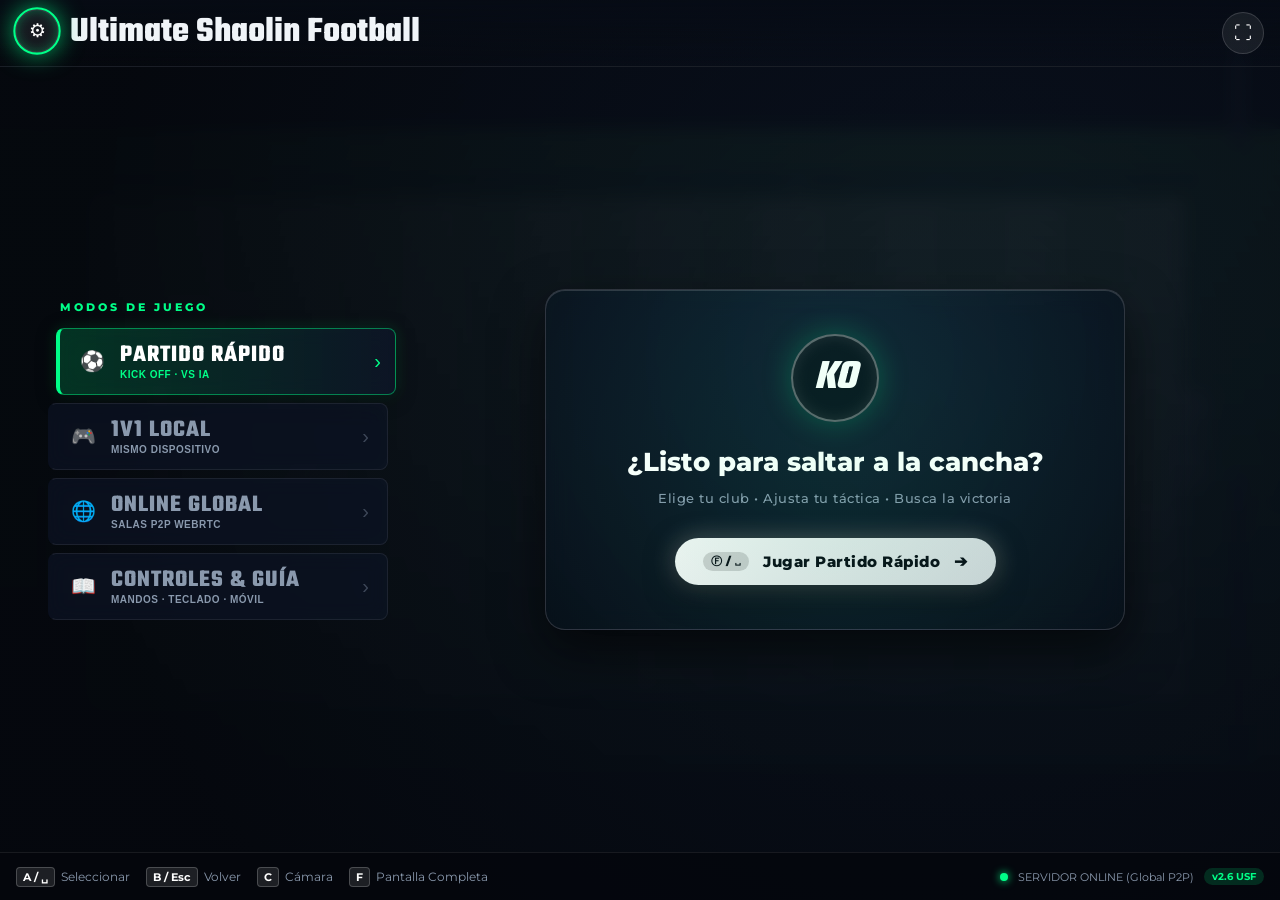
==== commit f2cbb435: "Corregir estructura de carpetas duplicadas" ====
--- a/index.html
+++ b/index.html
@@ -2,8 +2,8 @@
 <html lang="es">
 <head>
     <meta charset="UTF-8">
-    <meta name="viewport" content="width=device-width, initial-scale=1.0, maximum-scale=1.0, user-scalable=no">
-    <title>Ultimate Shaolin Football - FIFA 26 Edition</title>
+    <meta name="viewport" content="width=device-width, initial-scale=1.0, maximum-scale=1.0, user-scalable=no, viewport-fit=cover">
+    <title>Ultimate Shaolin Football</title>
     <link rel="stylesheet" href="css/style.css">
     <link rel="icon" href="data:image/svg+xml,<svg xmlns='http://www.w3.org/2000/svg' viewBox='0 0 100 100'><circle cx='50' cy='50' r='46' fill='%2300FF88'/><circle cx='50' cy='50' r='36' fill='%23070B14'/><polygon points='50,20 60,40 82,40 65,54 71,76 50,62 29,76 35,54 18,40 40,40' fill='%23FFD700'/></svg>">
 </head>
@@ -73,30 +73,15 @@
         </div>
     </div>
 
-    <!-- MENÚ PRINCIPAL ESTILO FC26 -->
+    <!-- MENÚ PRINCIPAL USF -->
     <div id="main-menu" class="ui-overlay fc-menu-overlay">
         <!-- Barra Superior (Top Bar) -->
         <header class="fc-top-bar">
             <div class="fc-brand">
                 <button id="btn-fc-settings" class="fc-icon-btn" title="Controles y Guía" aria-label="Ajustes">⚙</button>
-                <div class="fc-logo-badge">
-                    <span class="fc-logo-fc">FC</span>
-                    <span class="fc-logo-num">26</span>
-                    <span class="fc-logo-sub">USF</span>
-                </div>
-            </div>
-
+                <h1 class="usf-title">Ultimate Shaolin Football</h1>
+            </div>
             <div class="fc-profile-wrapper">
-                <div class="fc-profile-card">
-                    <div class="fc-profile-avatar">⚽</div>
-                    <div class="fc-profile-info">
-                        <div class="fc-profile-name">Pele10</div>
-                        <div class="fc-profile-stats">
-                            <span class="fc-level-badge">LVL 12</span>
-                            <span class="fc-coins-badge">🪙 8.450</span>
-                        </div>
-                    </div>
-                </div>
                 <button id="btn-fullscreen-toggle" class="fc-icon-btn" title="Pantalla Completa (F)" aria-label="Pantalla Completa">⛶</button>
             </div>
         </header>
@@ -170,7 +155,7 @@
             <div class="fc-bottom-status">
                 <span class="fc-status-dot"></span>
                 <span id="fc-network-indicator">SERVIDOR ONLINE (Global P2P)</span>
-                <span class="fc-ver-tag">v2.6 FC</span>
+                <span class="fc-ver-tag">v2.6 USF</span>
             </div>
         </footer>
     </div>
@@ -254,6 +239,7 @@
         <div class="menu-container" style="max-width: 440px; background: var(--glass-bg); padding: 36px; border-radius: 12px; border: 1px solid var(--primary-neon);">
             <div style="font-family: 'Teko', sans-serif; font-size: 54px; color: var(--primary-neon); text-align: center;">PARTIDO EN PAUSA</div>
             <div class="menu-options" style="width: 100%;">
+                <button id="btn-squads" class="btn-primary">Plantillas y formación</button>
                 <button id="btn-resume" class="btn-primary">
                     <span>Reanudar Partido</span>
                     <span>▶</span>
@@ -267,6 +253,68 @@
                     <span>✕</span>
                 </button>
             </div>
+        </div>
+    </div>
+
+    <div id="squad-modal" class="ui-overlay" style="display:none;">
+        <div class="menu-container squad-container">
+            <header class="squad-header">
+                <div>
+                    <span class="squad-kicker">GESTI&Oacute;N DEL EQUIPO</span>
+                    <h2 id="squad-title">Plantillas</h2>
+                    <p id="squad-description"></p>
+                </div>
+                <div id="squad-teams" class="team-filter-tabs" aria-label="Equipo a editar"></div>
+            </header>
+
+            <div class="squad-workspace">
+                <aside class="squad-sidebar">
+                    <div class="squad-sidebar-label">Formaci&oacute;n</div>
+                    <div id="squad-formations" class="team-filter-tabs" aria-label="Formaci&oacute;n"></div>
+                    <div class="squad-help">
+                        <strong>Orden&aacute; tu once</strong>
+                        <span>Seleccion&aacute; dos nombres o arrastr&aacute; uno sobre otro.</span>
+                        <span class="squad-pad-hint">Mando: cruceta/stick + <b>✕</b> &middot; L1/R1 cambia formaci&oacute;n.</span>
+                    </div>
+                    <div id="squad-player-info" class="squad-player-info" aria-live="polite">
+                        Eleg&iacute; un jugador
+                    </div>
+                </aside>
+
+                <main class="squad-pitch-wrap">
+                    <div class="squad-pitch" aria-label="Once titular sobre la cancha">
+                        <div class="pitch-line pitch-halfway"></div>
+                        <div class="pitch-line pitch-circle"></div>
+                        <div class="pitch-line pitch-box pitch-box-top"></div>
+                        <div class="pitch-line pitch-box pitch-box-bottom"></div>
+                        <div class="pitch-line pitch-goal pitch-goal-top"></div>
+                        <div class="pitch-line pitch-goal pitch-goal-bottom"></div>
+                        <div id="squad-starters" class="squad-pitch-players"></div>
+                    </div>
+                </main>
+            </div>
+
+            <section class="squad-bench-section">
+                <div class="squad-bench-heading">
+                    <h3>Suplentes</h3>
+                    <span>Arrastr&aacute; un nombre al campo para hacer el cambio</span>
+                </div>
+                <div id="squad-bench" class="squad-bench" aria-label="Suplentes"></div>
+            </section>
+            <p id="squad-status" role="status" aria-live="polite"></p>
+            <div class="squad-actions">
+                <button id="btn-save-squads" class="btn-primary">Guardar plantilla</button>
+                <button id="btn-close-squads" class="btn-primary">Volver a opciones</button>
+            </div>
+        </div>
+    </div>
+    <div id="set-piece-panel" hidden>
+        <div id="set-piece-info"></div>
+        <div class="set-piece-actions">
+            <button id="btn-curve-left" aria-label="Efecto a la izquierda">Efecto −</button>
+            <button id="btn-curve-reset">Sin efecto</button>
+            <button id="btn-curve-right" aria-label="Efecto a la derecha">Efecto +</button>
+            <button id="btn-restart-target">Elegir compañero</button>
         </div>
     </div>
 
@@ -360,6 +408,7 @@
 
     <!-- MÓDULOS DEL JUEGO -->
     <script src="js/TeamsData.js"></script>
+    <script src="js/SquadsData.js"></script>
     <script src="js/SoundEngine.js"></script>
     <script src="js/InputManager.js"></script>
     <script src="js/PhysicsEngine.js"></script>
@@ -370,6 +419,7 @@
     <script src="js/NetworkManager.js"></script>
     <script src="js/ReplaySystem.js"></script>
     <script src="js/UIManager.js"></script>
+    <script src="js/SquadManager.js"></script>
     <script src="js/GameEngine.js"></script>
 
     <!-- BOOTSTRAP -->
--- a/css/style.css
+++ b/css/style.css
@@ -931,79 +931,6 @@
 }
 
 /* Controles Táctiles para Móviles */
-#touch-controls {
-    display: none;
-    position: absolute;
-    bottom: 0;
-    left: 0;
-    width: 100%;
-    height: 100%;
-    pointer-events: none;
-    z-index: 15;
-}
-
-#joystick-zone {
-    position: absolute;
-    bottom: 40px;
-    left: 40px;
-    width: 130px;
-    height: 130px;
-    border-radius: 50%;
-    background: rgba(255, 255, 255, 0.08);
-    border: 2px solid rgba(255, 255, 255, 0.25);
-    pointer-events: auto;
-}
-
-#joystick-knob {
-    position: absolute;
-    top: 50%;
-    left: 50%;
-    width: 54px;
-    height: 54px;
-    border-radius: 50%;
-    background: var(--primary-neon);
-    box-shadow: 0 0 15px var(--primary-neon);
-    transform: translate(-50%, -50%);
-}
-
-.touch-buttons {
-    position: absolute;
-    bottom: 40px;
-    right: 40px;
-    display: grid;
-    grid-template-columns: repeat(2, 70px);
-    gap: 16px;
-    pointer-events: auto;
-}
-
-.touch-btn {
-    width: 70px;
-    height: 70px;
-    border-radius: 50%;
-    background: rgba(14, 21, 37, 0.85);
-    border: 2px solid var(--primary-neon);
-    color: #FFFFFF;
-    font-family: 'Teko', sans-serif;
-    font-size: 20px;
-    font-weight: 700;
-    display: flex;
-    align-items: center;
-    justify-content: center;
-}
-
-.touch-btn:active {
-    background: var(--primary-neon);
-    color: #000;
-}
-
-.touch-btn.shoot {
-    border-color: var(--accent-red);
-}
-.touch-btn.shoot:active {
-    background: var(--accent-red);
-}
-
-/* --- NOTIFICACIONES TOAST FLOTANTES (ESTILO CONSOLA) --- */
 .toast-container {
     position: fixed;
     top: 24px;
@@ -1134,7 +1061,7 @@
     width: 100%;
     height: 100%;
     pointer-events: none;
-    z-index: 25;
+    z-index: 15;
 }
 
 body.playing #touch-controls[data-enabled="true"] {
@@ -1144,10 +1071,10 @@
 /* Joystick Flotante Dinámico (Izquierda) */
 #joystick-zone {
     position: absolute;
-    left: 0;
-    top: 0;
-    width: 50%;
-    height: 100%;
+    left: env(safe-area-inset-left, 0px);
+    bottom: env(safe-area-inset-bottom, 0px);
+    width: 44%;
+    height: min(220px, 48%);
     pointer-events: auto;
     touch-action: none;
 }
@@ -1155,14 +1082,14 @@
 #joystick-base {
     position: absolute;
     left: 100px;
-    bottom: 100px;
+    top: 50%;
     width: 120px;
     height: 120px;
     border-radius: 50%;
     background: radial-gradient(circle, rgba(255, 255, 255, 0.04) 0%, rgba(14, 23, 40, 0.4) 100%);
     border: 2px solid rgba(0, 255, 136, 0.35);
     box-shadow: 0 0 20px rgba(0, 255, 136, 0.15), inset 0 0 15px rgba(0, 0, 0, 0.5);
-    transform: translate(-50%, 50%);
+    transform: translate(-50%, -50%);
     pointer-events: none;
     display: flex;
     align-items: center;
@@ -1189,12 +1116,13 @@
     bottom: 24px;
     width: 260px;
     height: 240px;
+    pointer-events: none;
+    touch-action: none;
+}
+
+.touch-btn {
+    position: absolute;
     pointer-events: auto;
-    touch-action: none;
-}
-
-.touch-btn {
-    position: absolute;
     border-radius: 50%;
     display: flex;
     flex-direction: column;
@@ -1354,20 +1282,408 @@
     .gamepad-nav-guide { font-size:10px; }
 }
 
-@media(pointer:coarse) and (orientation:landscape) {
-    body.playing .active-player-card { left:12px; bottom:12px; padding:6px 10px; min-width:145px; }
-    body.playing .pitch-radar-wrapper { left:50%; right:auto; bottom:8px; transform:translateX(-50%); }
-    .touch-cluster { right:12px; bottom:12px; transform:scale(0.9); transform-origin:bottom right; }
-    #joystick-base { left:80px; bottom:80px; transform:translate(-50%, 50%) scale(0.9); }
-    .control-hint { display:none; }
-}
-
-@media(pointer:coarse) and (orientation:portrait) {
-    body.playing .active-player-card { top:112px; bottom:auto; }
-    body.playing .pitch-radar-wrapper { top:110px; bottom:auto; }
-    .touch-cluster { right:10px; bottom:16px; transform:scale(0.85); transform-origin:bottom right; }
-    #joystick-base { left:70px; bottom:70px; transform:translate(-50%, 50%) scale(0.85); }
-}
-
 .next-player { color:#ffda83; font-size:10px; line-height:1.4; max-width:230px; overflow:hidden; text-overflow:ellipsis; white-space:nowrap; }
 @media(max-width:700px) { .next-player { font-size:9px; max-width:150px; } }
+/* Responsive viewport, menus and safe areas. */
+body { height:100dvh; }
+#squad-modal {
+    z-index:35;
+    background:
+        radial-gradient(circle at 50% 12%,rgba(45,74,91,.58),transparent 45%),
+        linear-gradient(180deg,rgba(3,9,15,.91),rgba(2,7,11,.98));
+}
+.squad-container {
+    width:min(1120px,100%);
+    max-width:1120px;
+    padding:18px;
+    gap:14px;
+    align-items:stretch;
+    background:linear-gradient(145deg,rgba(10,20,30,.96),rgba(5,12,18,.98));
+    border:1px solid rgba(255,255,255,.14);
+    border-radius:14px;
+    box-shadow:0 28px 80px rgba(0,0,0,.58);
+}
+.squad-header {
+    display:flex;
+    align-items:flex-end;
+    justify-content:space-between;
+    gap:20px;
+    min-width:0;
+    padding:0 4px 12px;
+    border-bottom:1px solid rgba(255,255,255,.1);
+}
+.squad-header > div:first-child { min-width:0; }
+.squad-kicker {
+    display:block;
+    margin-bottom:3px;
+    color:var(--primary-neon);
+    font-size:10px;
+    font-weight:900;
+    letter-spacing:2.2px;
+}
+.squad-header h2 {
+    font:700 clamp(28px,4vw,44px)/.95 'Teko',sans-serif;
+    letter-spacing:1px;
+    text-transform:uppercase;
+}
+.squad-container p { font-size:11px; line-height:1.5; }
+#squad-description { margin-top:5px; color:var(--text-muted); text-align:left; }
+.squad-container .team-filter-tabs { flex-wrap:wrap; justify-content:flex-start; margin:0; gap:7px; }
+.squad-container .filter-tab-btn { min-height:36px; padding:7px 12px; border-radius:5px; font-size:11px; }
+#squad-teams { width:auto; flex-shrink:0; justify-content:flex-end; }
+.squad-workspace {
+    display:grid;
+    grid-template-columns:minmax(190px,230px) minmax(320px,1fr);
+    gap:18px;
+    min-height:0;
+}
+.squad-sidebar {
+    display:flex;
+    flex-direction:column;
+    gap:12px;
+    padding:16px;
+    background:linear-gradient(180deg,rgba(17,30,41,.92),rgba(9,18,27,.92));
+    border:1px solid rgba(255,255,255,.1);
+    border-radius:10px;
+}
+.squad-sidebar-label,
+.squad-bench-heading h3 {
+    color:#fff;
+    font-size:12px;
+    font-weight:900;
+    letter-spacing:1.4px;
+    text-transform:uppercase;
+}
+#squad-formations { display:grid; grid-template-columns:repeat(2,minmax(0,1fr)); width:100%; }
+#squad-formations .filter-tab-btn { width:100%; }
+.squad-help {
+    display:flex;
+    flex-direction:column;
+    gap:6px;
+    margin-top:auto;
+    padding:12px;
+    color:var(--text-muted);
+    font-size:10px;
+    line-height:1.5;
+    background:rgba(255,255,255,.04);
+    border-left:2px solid var(--primary-neon);
+    border-radius:0 6px 6px 0;
+}
+.squad-help strong { color:#fff; font-size:11px; }
+.squad-pad-hint b { color:var(--primary-neon); }
+.squad-player-info {
+    display:flex;
+    flex-direction:column;
+    gap:4px;
+    min-height:58px;
+    padding:11px 12px;
+    color:var(--text-muted);
+    font-size:10px;
+    line-height:1.4;
+    background:#071019;
+    border:1px solid rgba(255,255,255,.1);
+    border-radius:7px;
+}
+.squad-player-info strong { color:var(--accent-gold); font-size:13px; }
+.squad-pitch-wrap {
+    display:flex;
+    align-items:center;
+    justify-content:center;
+    min-width:0;
+    padding:8px;
+    border-radius:10px;
+    background:radial-gradient(ellipse at center,rgba(23,63,51,.7),rgba(4,13,17,.4) 68%);
+    overflow:hidden;
+}
+.squad-pitch {
+    position:relative;
+    width:min(100%,470px);
+    height:clamp(440px,59vh,590px);
+    overflow:hidden;
+    border:2px solid rgba(216,255,231,.46);
+    border-radius:3px;
+    background:
+        linear-gradient(90deg,rgba(255,255,255,.025) 50%,transparent 50%) 0 0/22% 100%,
+        linear-gradient(180deg,#174f3c,#0e3c2e 52%,#164a38);
+    box-shadow:inset 0 0 60px rgba(0,0,0,.32),0 16px 36px rgba(0,0,0,.35);
+}
+.squad-pitch::after {
+    content:"";
+    position:absolute;
+    inset:0;
+    z-index:0;
+    background:linear-gradient(90deg,transparent,rgba(255,255,255,.035),transparent);
+    pointer-events:none;
+}
+.squad-pitch::before {
+    content:attr(data-formation);
+    position:absolute;
+    left:11px;
+    bottom:7px;
+    z-index:1;
+    color:rgba(255,255,255,.32);
+    font:700 25px/1 'Teko',sans-serif;
+    letter-spacing:1px;
+    pointer-events:none;
+}
+.pitch-line { position:absolute; z-index:1; pointer-events:none; border-color:rgba(225,255,237,.42); }
+.pitch-halfway { top:50%; left:0; right:0; border-top:1px solid rgba(225,255,237,.42); }
+.pitch-circle { top:50%; left:50%; width:86px; height:86px; border:1px solid rgba(225,255,237,.42); border-radius:50%; transform:translate(-50%,-50%); }
+.pitch-circle::after { content:""; position:absolute; top:50%; left:50%; width:4px; height:4px; border-radius:50%; background:rgba(225,255,237,.55); transform:translate(-50%,-50%); }
+.pitch-box { left:50%; width:52%; height:16%; border:1px solid rgba(225,255,237,.42); transform:translateX(-50%); }
+.pitch-box-top { top:-1px; }
+.pitch-box-bottom { bottom:-1px; }
+.pitch-goal { left:50%; width:22%; height:3%; border:1px solid rgba(225,255,237,.42); transform:translateX(-50%); }
+.pitch-goal-top { top:-1px; }
+.pitch-goal-bottom { bottom:-1px; }
+.squad-pitch-players { position:absolute; inset:0; z-index:2; }
+.squad-player {
+    appearance:none;
+    border:1px solid rgba(255,255,255,.28);
+    color:#fff;
+    font-family:'Montserrat',sans-serif;
+    cursor:grab;
+    touch-action:none;
+    -webkit-tap-highlight-color:transparent;
+    transition:border-color .15s,background .15s,box-shadow .15s,opacity .15s;
+}
+.squad-player-starter {
+    position:absolute;
+    left:var(--slot-left);
+    top:var(--slot-top);
+    width:clamp(82px,24%,116px);
+    min-height:42px;
+    padding:5px 8px 6px;
+    border-radius:7px;
+    background:linear-gradient(145deg,rgba(7,18,25,.95),rgba(18,38,43,.96));
+    box-shadow:0 5px 14px rgba(0,0,0,.44);
+    transform:translate(-50%,-50%);
+}
+.squad-player-role {
+    display:block;
+    color:var(--primary-neon);
+    font-size:8px;
+    font-weight:900;
+    letter-spacing:1px;
+    line-height:1.2;
+}
+.squad-player-name {
+    display:block;
+    overflow:hidden;
+    color:#fff;
+    font-size:10px;
+    font-weight:800;
+    line-height:1.35;
+    text-overflow:ellipsis;
+    white-space:nowrap;
+}
+.squad-player:hover,
+.squad-player.selected,
+.squad-player.drop-target {
+    z-index:5;
+    border-color:var(--primary-neon);
+    background:#123f32;
+    box-shadow:0 0 0 2px rgba(0,255,136,.22),0 7px 20px rgba(0,0,0,.5);
+}
+.squad-player.selected::after {
+    content:"CAMBIAR";
+    position:absolute;
+    left:50%;
+    bottom:-14px;
+    padding:2px 5px;
+    color:#04100c;
+    font-size:6px;
+    font-weight:900;
+    letter-spacing:.7px;
+    background:var(--primary-neon);
+    border-radius:2px;
+    transform:translateX(-50%);
+}
+.squad-player-starter.gamepad-focused {
+    z-index:6;
+    transform:translate(-50%,-50%) scale(1.06) !important;
+}
+.squad-player:disabled { opacity:.55; color:#ff7084; cursor:not-allowed; filter:saturate(.45); }
+.squad-card { display:block; margin-top:2px; font-size:6px; font-weight:900; letter-spacing:.6px; }
+.squad-card-red { color:#ff5671; }
+.squad-card-yellow { color:#ffdc57; }
+.squad-player.dragging { opacity:.3; }
+.squad-drag-ghost {
+    position:fixed !important;
+    z-index:1000 !important;
+    width:112px !important;
+    min-height:44px;
+    margin:0 !important;
+    pointer-events:none !important;
+    transform:translate(-50%,-58%) scale(1.05) !important;
+    box-shadow:0 14px 32px rgba(0,0,0,.62),0 0 0 2px var(--primary-neon) !important;
+}
+.squad-bench-section {
+    padding:12px;
+    background:rgba(7,15,23,.94);
+    border:1px solid rgba(255,255,255,.1);
+    border-radius:9px;
+}
+.squad-bench-heading { display:flex; align-items:center; justify-content:space-between; gap:12px; margin-bottom:9px; }
+.squad-bench-heading span { color:var(--text-muted); font-size:9px; }
+.squad-bench {
+    display:flex;
+    gap:8px;
+    width:100%;
+    padding:2px 1px 7px;
+    overflow-x:auto;
+    overscroll-behavior-x:contain;
+    scrollbar-width:thin;
+}
+.squad-player-bench {
+    position:relative;
+    flex:0 0 122px;
+    min-height:46px;
+    padding:7px 9px;
+    text-align:left;
+    touch-action:pan-x;
+    background:linear-gradient(145deg,#142332,#0c1721);
+    border-radius:6px;
+}
+.squad-player-bench.gamepad-focused { transform:scale(1.03) !important; }
+#squad-status {
+    min-height:18px;
+    color:var(--accent-gold);
+    font-size:11px;
+    text-align:center;
+}
+.squad-actions {
+    display:flex;
+    justify-content:flex-end;
+    gap:10px;
+    position:sticky;
+    bottom:-16px;
+    z-index:8;
+    padding:9px;
+    background:rgba(5,12,18,.95);
+    border-top:1px solid rgba(255,255,255,.08);
+    border-radius:7px;
+}
+.squad-actions .btn-primary { min-height:40px; padding:10px 15px; font-size:11px; }
+@media(max-width:720px) {
+    .squad-container { padding:11px; gap:10px; }
+    .squad-header { align-items:flex-start; flex-direction:column; gap:9px; }
+    #squad-teams { justify-content:flex-start; }
+    .squad-workspace { grid-template-columns:1fr; gap:10px; }
+    .squad-sidebar { padding:10px; gap:9px; }
+    #squad-formations { display:flex; flex-wrap:nowrap; overflow-x:auto; padding-bottom:4px; }
+    #squad-formations .filter-tab-btn { width:auto; flex:0 0 auto; }
+    .squad-help,.squad-player-info { display:none; }
+    .squad-pitch-wrap { padding:4px; }
+    .squad-pitch { width:min(100%,390px); height:clamp(430px,64vh,560px); }
+    .squad-player-starter { width:clamp(78px,27%,100px); padding-inline:6px; }
+    .squad-player-name { font-size:9px; }
+    .squad-bench-heading span { display:none; }
+    .squad-actions { justify-content:stretch; bottom:-10px; }
+    .squad-actions .btn-primary { flex:1; justify-content:center; }
+}
+@media(orientation:landscape) and (max-height:600px) {
+    .squad-container { width:min(980px,100%); }
+    .squad-header { flex-direction:row; align-items:flex-end; }
+    .squad-header h2 { font-size:28px; }
+    .squad-workspace { grid-template-columns:190px minmax(330px,1fr); }
+    .squad-help,.squad-player-info { display:none; }
+    .squad-pitch { width:min(100%,390px); height:430px; }
+}
+#set-piece-panel { position:absolute; top:28%; left:50%; transform:translateX(-50%); width:min(460px,calc(100% - 24px)); z-index:16; padding:10px; border-radius:8px; background:#08121de8; font-size:12px; text-align:center; }
+#set-piece-panel[hidden] { display:none; }
+.set-piece-actions { display:grid; grid-template-columns:repeat(4,minmax(0,1fr)); gap:6px; margin-top:8px; }
+.set-piece-actions button { min-height:44px; padding:8px; background:#17352b; color:white; border:1px solid var(--primary-neon); border-radius:6px; touch-action:manipulation; }
+@media(max-width:600px) { .squad-columns { grid-template-columns:1fr; } #set-piece-panel { top:calc(max(12px,env(safe-area-inset-top)) + 228px); font-size:11px; } }
+@media(orientation:landscape) and (max-height:500px) { #set-piece-panel { top:72px; width:min(360px,48%); font-size:10px; } .set-piece-actions button { padding:4px; font-size:10px; } }
+.usf-title { font-family:'Teko',sans-serif; font-size:clamp(20px,3.4vw,36px); line-height:1; color:var(--text-main); }
+.fc-brand, .fc-nav-text, .fc-hero-wrapper { min-width:0; }
+.fc-brand { gap:12px; }
+.fc-icon-btn { flex-shrink:0; }
+.fc-top-bar { flex-shrink:0; height:auto; min-height:64px; gap:12px; padding:12px max(16px,env(safe-area-inset-right)) 12px max(16px,env(safe-area-inset-left)); padding-top:max(12px,env(safe-area-inset-top)); }
+.fc-menu-body { min-height:0; overflow-y:auto; }
+.fc-sidebar, .fc-hero-wrapper { flex-shrink:0; }
+.fc-bottom-bar { flex-shrink:0; height:auto; min-height:48px; flex-wrap:wrap; gap:12px; padding:12px max(16px,env(safe-area-inset-right)) max(12px,env(safe-area-inset-bottom)) max(16px,env(safe-area-inset-left)); }
+.fc-bottom-hints { flex-wrap:wrap; }
+.fc-hero-action-btn { max-width:100%; }
+.ui-overlay:not(.fc-menu-overlay) { justify-content:flex-start; padding:max(16px,env(safe-area-inset-top)) max(12px,env(safe-area-inset-right)) max(16px,env(safe-area-inset-bottom)) max(12px,env(safe-area-inset-left)); overscroll-behavior:contain; }
+.ui-overlay > .menu-container { flex-shrink:0; margin-block:auto; width:100%; min-width:0; }
+.menu-container { gap:20px; }
+.menu-options { display:grid; gap:12px; }
+.btn-primary { min-height:44px; min-width:0; overflow-wrap:anywhere; gap:8px; }
+#lan-modal { inset:0; transform:none; width:100%; height:100%; border:0; border-radius:0; }
+.teams-grid { grid-template-columns:repeat(auto-fit,minmax(min(140px,100%),1fr)); max-height:none; overflow:visible; }
+.toast-container { top:max(12px,env(safe-area-inset-top)); right:max(12px,env(safe-area-inset-right)); max-width:calc(100% - 24px); }
+.toast-item { min-width:0; max-width:100%; overflow-wrap:anywhere; }
+.banner-title { font-size:clamp(32px,9vw,88px); }
+.banner-subtitle { font-size:clamp(12px,3vw,20px); }
+.replay-watermark { top:max(12px,env(safe-area-inset-top)); left:12px; right:auto; max-width:calc(100% - 24px); }
+.replay-text { font-size:clamp(14px,3vw,26px); }
+#btn-skip-replay { top:max(64px,env(safe-area-inset-top)); }
+.touch-cluster { right:max(12px,env(safe-area-inset-right)); bottom:max(12px,env(safe-area-inset-bottom)); width:224px; height:216px; }
+#joystick-base { left:50%; }
+.touch-top-bar { top:max(12px,env(safe-area-inset-top)); right:max(12px,env(safe-area-inset-right)); }
+.touch-aux-btn { width:44px; height:44px; }
+body.touch-device .control-hint, body.touch-device #btn-hud-pause, body.touch-device .fc-bottom-hints, body.touch-device .fc-action-key { display:none; }
+body.touch-device .active-player-card { top:calc(max(12px,env(safe-area-inset-top)) + 92px); bottom:auto; left:max(12px,env(safe-area-inset-left)); min-width:0; width:150px; padding:6px 8px; }
+body.touch-device .ap-name { font-size:12px; }
+body.touch-device .tv-scoreboard { top:max(12px,env(safe-area-inset-top)); left:max(12px,env(safe-area-inset-left)); }
+body.touch-device .match-status { top:calc(max(12px,env(safe-area-inset-top)) + 52px); left:max(12px,env(safe-area-inset-left)); }
+body.touch-device .camera-button { top:calc(max(12px,env(safe-area-inset-top)) + 52px); right:max(12px,env(safe-area-inset-right)); min-height:36px; }
+body.touch-device .pitch-radar-wrapper { left:50%; right:auto; bottom:max(8px,env(safe-area-inset-bottom)); transform:translateX(-50%); padding:4px; }
+body.touch-device #radar-canvas { width:110px; height:71px; }
+@media(max-width:900px) {
+    .fc-menu-body { align-items:center; }
+    .fc-hero-wrapper { flex:none; }
+    .fc-nav-item.active, .fc-nav-item:hover { transform:none; }
+}
+@media(max-width:600px) {
+    .fc-top-bar { min-height:60px; }
+    .fc-menu-body { padding:16px 12px; }
+    .fc-hero-action-btn { padding:12px 16px; font-size:13px; gap:8px; }
+    .fc-action-key { display:none; }
+    .fc-bottom-hints { display:none; }
+    .btn-primary { font-size:13px; padding:12px; letter-spacing:.5px; }
+    .menu-container { gap:16px; }
+    #team-select-screen .menu-container { padding:0 !important; }
+    body.touch-device .tv-scoreboard { top:calc(max(12px,env(safe-area-inset-top)) + 48px); }
+    body.touch-device .match-status, body.touch-device .camera-button { top:calc(max(12px,env(safe-area-inset-top)) + 100px); }
+    body.touch-device .active-player-card { top:calc(max(12px,env(safe-area-inset-top)) + 144px); width:140px; }
+    body.touch-device .pitch-radar-wrapper { top:calc(max(12px,env(safe-area-inset-top)) + 144px); bottom:auto; left:auto; right:max(12px,env(safe-area-inset-right)); transform:none; }
+    .touch-cluster { width:164px; height:184px; }
+    .touch-pass { width:56px; height:56px; right:64px; bottom:0; }
+    .touch-shoot { width:64px; height:64px; right:0; bottom:50px; }
+    .touch-through { width:52px; height:52px; right:72px; bottom:116px; }
+    .touch-sprint { width:52px; height:52px; right:0; bottom:126px; }
+    .touch-switch { width:48px; height:48px; right:112px; bottom:60px; }
+    .touch-btn-label { font-size:9px; }
+    #joystick-zone { width:42%; }
+    #joystick-base { width:100px; height:100px; }
+    #joystick-knob { width:44px; height:44px; }
+}
+@media(orientation:landscape) and (max-height:500px) {
+    .fc-menu-body { flex-direction:row; align-items:flex-start; gap:20px; }
+    .fc-sidebar { width:45%; }
+    .fc-hero-wrapper { width:calc(55% - 20px); }
+    .fc-nav-item { padding:10px; }
+    .fc-hero-card { padding:16px; }
+    .fc-hero-emblem { display:none; }
+    .fc-top-bar { min-height:48px; padding-block:6px; }
+    .fc-bottom-bar { min-height:32px; padding-block:6px; }
+    .touch-cluster { transform:scale(.85); transform-origin:bottom right; }
+    body.touch-device .active-player-card { top:calc(max(12px,env(safe-area-inset-top)) + 84px); }
+    body.touch-device .next-player { max-width:130px; }
+}
+/* Keep every full-screen layer in the same visible viewport. */
+#game-container, #match-hud, #touch-controls, .ui-overlay, #replay-overlay { height:100dvh; }
+#lan-modal { height:100dvh; }
+#joystick-zone { width:min(180px, 42%); }
+body.touch-device .tv-scoreboard .sb-team { padding:6px; gap:5px; }
+body.touch-device .tv-scoreboard .sb-name { font-size:19px; }
+body.touch-device .tv-scoreboard .sb-score-box { padding:4px 9px; font-size:25px; }
+body.touch-device .tv-scoreboard .sb-time-box { padding:6px; font-size:18px; }
+body.touch-device .tv-scoreboard .sb-badge { width:20px; height:20px; }
+@media(max-width:360px) {
+    .touch-cluster { right:max(4px,env(safe-area-inset-right)); }
+    #joystick-zone { width:calc(100% - 172px - env(safe-area-inset-left) - env(safe-area-inset-right)); }
+}
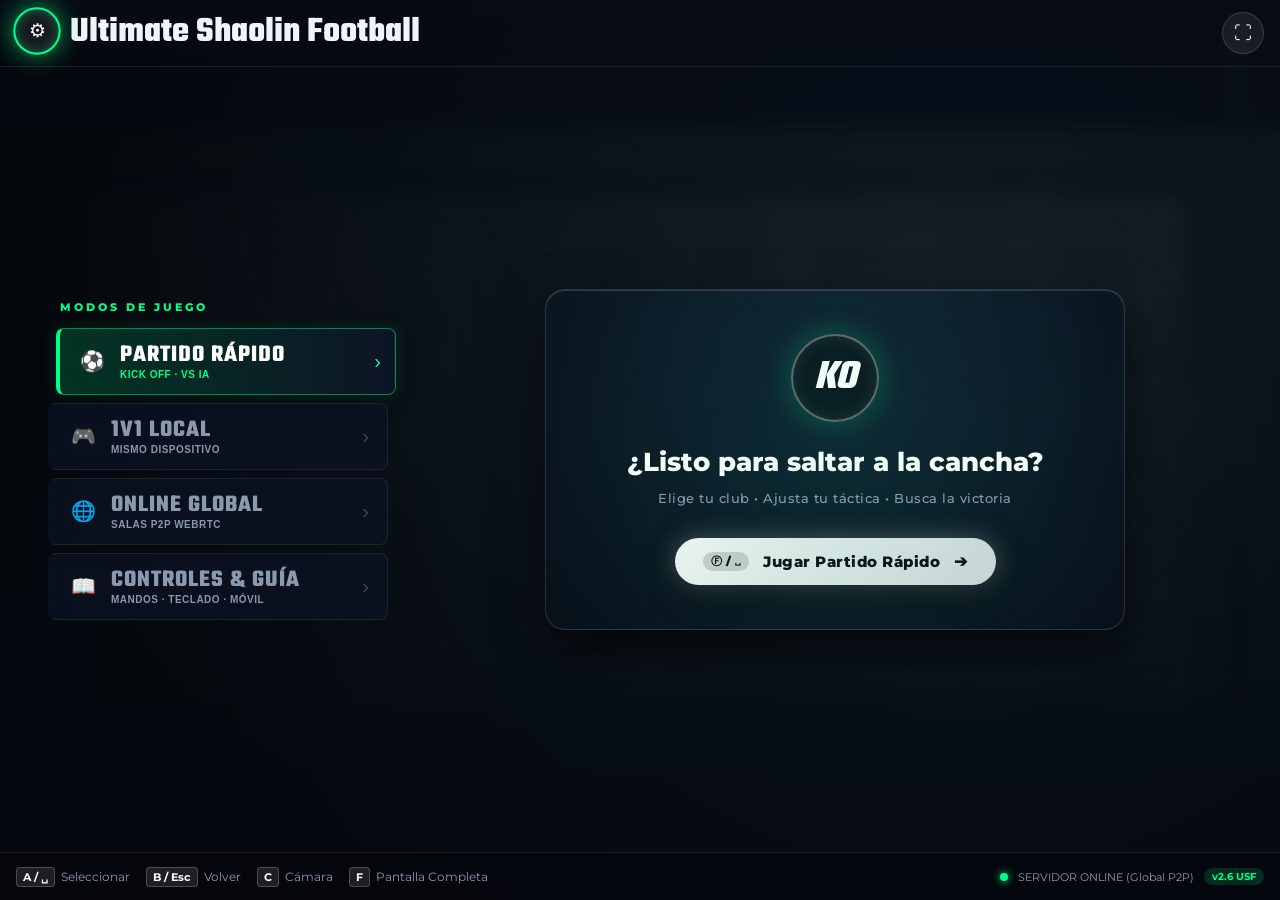
==== commit 251faaa5: "Reemplazar y mejorar el balon parado" ====
--- a/index.html
+++ b/index.html
@@ -309,12 +309,32 @@
         </div>
     </div>
     <div id="set-piece-panel" hidden>
-        <div id="set-piece-info"></div>
+        <div class="set-piece-header">
+            <span id="set-piece-kind">BALÓN PARADO</span>
+            <strong id="set-piece-side">TIRO RECTO</strong>
+        </div>
+        <div class="set-piece-target">
+            <span>Receptor</span>
+            <strong id="set-piece-target-name">Sin seleccionar</strong>
+        </div>
+        <div id="set-piece-curve-control" class="set-piece-control-block">
+            <div class="set-piece-meter-heading">
+                <label for="set-piece-curve-range">Efecto</label>
+                <output id="set-piece-curve-value" for="set-piece-curve-range">0%</output>
+            </div>
+            <input id="set-piece-curve-range" type="range" min="-100" max="100" value="0" step="5" aria-label="Cantidad y dirección del efecto">
+            <div class="set-piece-scale"><span>↶ Izquierda</span><span>Recto</span><span>Derecha ↷</span></div>
+        </div>
+        <div class="set-piece-power-block">
+            <div class="set-piece-meter-heading"><span>Potencia</span><output id="set-piece-power-value">0%</output></div>
+            <div class="set-piece-power-track"><div id="set-piece-power-fill"></div></div>
+        </div>
+        <div id="set-piece-info" class="set-piece-info"></div>
         <div class="set-piece-actions">
-            <button id="btn-curve-left" aria-label="Efecto a la izquierda">Efecto −</button>
-            <button id="btn-curve-reset">Sin efecto</button>
-            <button id="btn-curve-right" aria-label="Efecto a la derecha">Efecto +</button>
-            <button id="btn-restart-target">Elegir compañero</button>
+            <button id="btn-curve-left" aria-label="Agregar efecto hacia la izquierda"><b>↶</b><span>Más izquierda</span></button>
+            <button id="btn-curve-reset"><b>○</b><span>Tiro recto</span></button>
+            <button id="btn-curve-right" aria-label="Agregar efecto hacia la derecha"><b>↷</b><span>Más derecha</span></button>
+            <button id="btn-restart-target"><b>⇄</b><span>Cambiar receptor</span></button>
         </div>
     </div>
 
--- a/css/style.css
+++ b/css/style.css
@@ -1590,12 +1590,92 @@
     .squad-help,.squad-player-info { display:none; }
     .squad-pitch { width:min(100%,390px); height:430px; }
 }
-#set-piece-panel { position:absolute; top:28%; left:50%; transform:translateX(-50%); width:min(460px,calc(100% - 24px)); z-index:16; padding:10px; border-radius:8px; background:#08121de8; font-size:12px; text-align:center; }
+#set-piece-panel {
+    position:absolute;
+    top:max(92px,14vh);
+    right:max(18px,env(safe-area-inset-right));
+    width:min(390px,calc(100% - 36px));
+    z-index:16;
+    padding:14px;
+    color:#fff;
+    border:1px solid rgba(0,255,136,.45);
+    border-radius:12px;
+    background:linear-gradient(145deg,rgba(5,16,25,.96),rgba(10,31,35,.94));
+    box-shadow:0 18px 50px rgba(0,0,0,.5),inset 0 1px rgba(255,255,255,.08);
+    backdrop-filter:blur(12px);
+    pointer-events:auto;
+}
 #set-piece-panel[hidden] { display:none; }
-.set-piece-actions { display:grid; grid-template-columns:repeat(4,minmax(0,1fr)); gap:6px; margin-top:8px; }
-.set-piece-actions button { min-height:44px; padding:8px; background:#17352b; color:white; border:1px solid var(--primary-neon); border-radius:6px; touch-action:manipulation; }
-@media(max-width:600px) { .squad-columns { grid-template-columns:1fr; } #set-piece-panel { top:calc(max(12px,env(safe-area-inset-top)) + 228px); font-size:11px; } }
-@media(orientation:landscape) and (max-height:500px) { #set-piece-panel { top:72px; width:min(360px,48%); font-size:10px; } .set-piece-actions button { padding:4px; font-size:10px; } }
+.set-piece-header,.set-piece-target,.set-piece-meter-heading,.set-piece-scale {
+    display:flex;
+    align-items:center;
+    justify-content:space-between;
+    gap:10px;
+}
+.set-piece-header { padding-bottom:10px; border-bottom:1px solid rgba(255,255,255,.1); }
+#set-piece-kind { color:var(--primary-neon); font-size:10px; font-weight:900; letter-spacing:1.8px; }
+#set-piece-side { font-size:11px; letter-spacing:.7px; }
+.set-piece-target { margin:10px 0; padding:9px 10px; background:rgba(0,0,0,.25); border-radius:7px; }
+.set-piece-target span { color:var(--text-muted); font-size:9px; font-weight:800; text-transform:uppercase; letter-spacing:1px; }
+#set-piece-target-name { color:var(--accent-gold); font-size:12px; overflow:hidden; text-overflow:ellipsis; white-space:nowrap; }
+.set-piece-control-block,.set-piece-power-block { margin-top:10px; }
+.set-piece-meter-heading { margin-bottom:5px; color:#dbe8e2; font-size:10px; font-weight:800; letter-spacing:.8px; text-transform:uppercase; }
+.set-piece-meter-heading output { color:#fff; font-size:11px; }
+#set-piece-curve-range {
+    appearance:none;
+    width:100%;
+    height:24px;
+    margin:0;
+    background:linear-gradient(90deg,#5aa7ff,rgba(255,255,255,.2) 48%,#fff 49%,#fff 51%,rgba(255,255,255,.2) 52%,#ff6ad5);
+    background-size:100% 5px;
+    background-position:center;
+    background-repeat:no-repeat;
+    cursor:ew-resize;
+    touch-action:pan-y;
+}
+#set-piece-curve-range::-webkit-slider-thumb { appearance:none; width:20px; height:20px; border:3px solid #07131c; border-radius:50%; background:var(--primary-neon); box-shadow:0 0 0 2px #fff,0 0 14px rgba(0,255,136,.65); }
+#set-piece-curve-range::-moz-range-thumb { width:15px; height:15px; border:3px solid #07131c; border-radius:50%; background:var(--primary-neon); box-shadow:0 0 0 2px #fff,0 0 14px rgba(0,255,136,.65); }
+.set-piece-scale { color:var(--text-muted); font-size:8px; }
+.set-piece-scale span:nth-child(2) { color:#fff; }
+.set-piece-power-track { height:7px; overflow:hidden; background:rgba(255,255,255,.12); border-radius:10px; }
+#set-piece-power-fill { width:0; height:100%; background:linear-gradient(90deg,#00ff88 0 55%,#ffd700 78%,#ff2e55 100%); border-radius:inherit; transition:width .05s linear; }
+.set-piece-info { min-height:18px; margin-top:10px; color:#b9c9c1; font-size:9px; line-height:1.45; text-align:center; }
+.set-piece-actions { display:grid; grid-template-columns:repeat(auto-fit,minmax(70px,1fr)); gap:6px; margin-top:10px; }
+.set-piece-actions button {
+    display:flex;
+    flex-direction:column;
+    align-items:center;
+    justify-content:center;
+    gap:3px;
+    min-height:50px;
+    padding:6px 4px;
+    color:#fff;
+    background:rgba(20,53,43,.86);
+    border:1px solid rgba(0,255,136,.5);
+    border-radius:7px;
+    font:700 8px/1.2 Montserrat,sans-serif;
+    cursor:pointer;
+    touch-action:manipulation;
+}
+.set-piece-actions button b { color:var(--primary-neon); font-size:18px; line-height:1; }
+.set-piece-actions button[hidden],.set-piece-control-block[hidden] { display:none !important; }
+.set-piece-actions button:hover,.set-piece-actions button:active { color:#06100c; background:var(--primary-neon); }
+.set-piece-actions button:hover b,.set-piece-actions button:active b { color:#06100c; }
+#btn-restart-target { border-color:rgba(255,215,0,.62); background:rgba(73,61,16,.72); }
+#btn-restart-target b { color:var(--accent-gold); }
+@media(max-width:600px) {
+    .squad-columns { grid-template-columns:1fr; }
+    #set-piece-panel { top:calc(max(12px,env(safe-area-inset-top)) + 122px); right:max(8px,env(safe-area-inset-right)); width:min(350px,calc(100% - 16px)); padding:10px; }
+    .set-piece-actions button { min-height:46px; }
+}
+@media(orientation:landscape) and (max-height:500px) {
+    #set-piece-panel { top:max(60px,env(safe-area-inset-top)); right:max(8px,env(safe-area-inset-right)); width:min(350px,44%); padding:9px; }
+    .set-piece-target { margin:6px 0; padding:6px 8px; }
+    .set-piece-control-block,.set-piece-power-block { margin-top:5px; }
+    .set-piece-info { margin-top:5px; }
+    .set-piece-actions { margin-top:6px; }
+    .set-piece-actions button { min-height:40px; padding:3px; }
+}
 .usf-title { font-family:'Teko',sans-serif; font-size:clamp(20px,3.4vw,36px); line-height:1; color:var(--text-main); }
 .fc-brand, .fc-nav-text, .fc-hero-wrapper { min-width:0; }
 .fc-brand { gap:12px; }
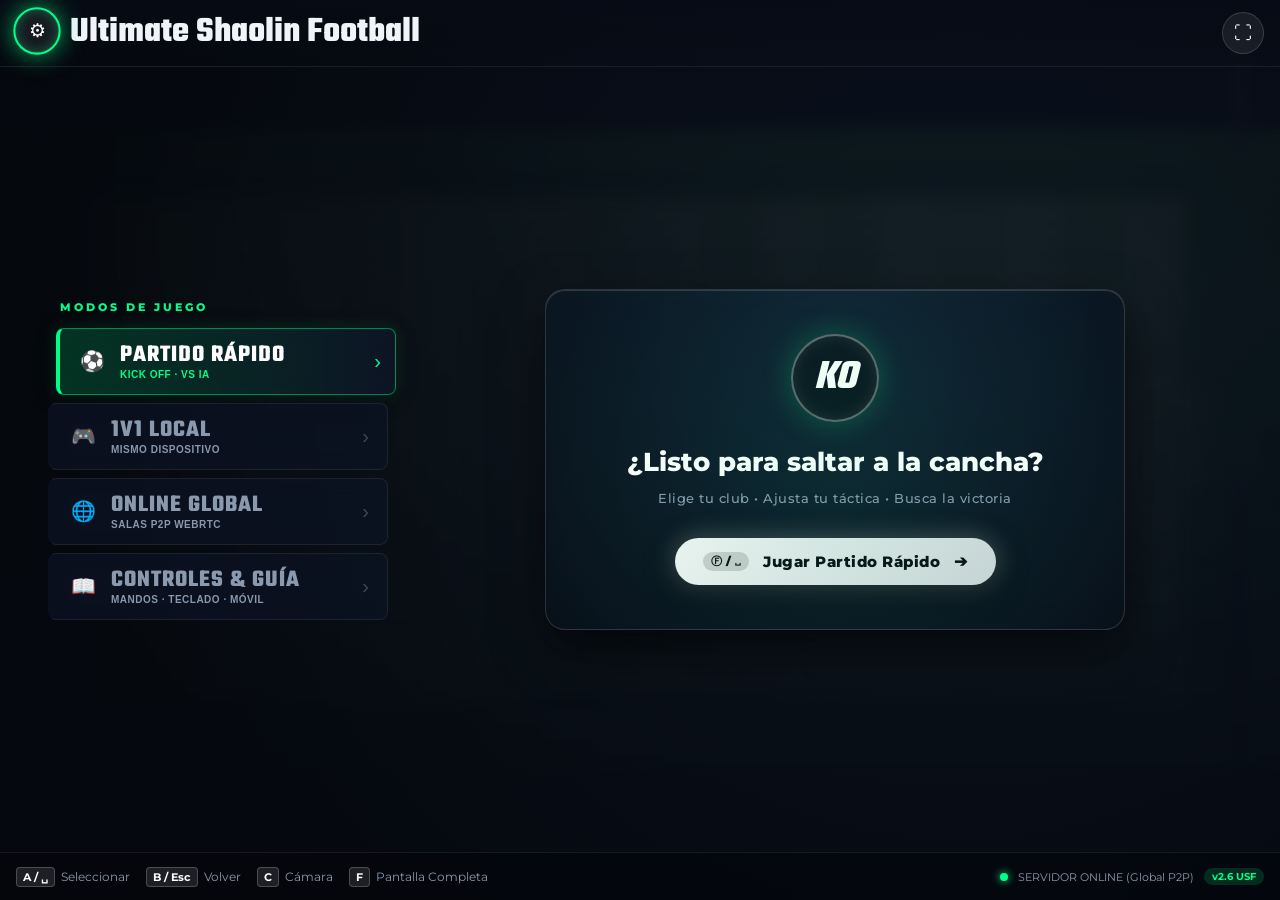
==== commit 9811baa5: "Agregar pantalla de estadisticas final junto con lesiones a los jugadores y controles mas intuitivos" ====
--- a/index.html
+++ b/index.html
@@ -42,6 +42,10 @@
             <div class="ap-info">
                 <div id="ap-name" class="ap-name">MBAPPÉ</div>
                 <div id="ap-number" class="ap-number">#9 (ST)</div>
+            </div>
+            <div id="ap-injury" class="ap-injury" hidden>
+                <span class="ap-injury-cross" aria-hidden="true">✚</span>
+                <span id="ap-injury-text">LESIONADO · CAMBIO RECOMENDADO</span>
             </div>
             <div id="next-player" class="next-player">Q / LB · CAMBIAR JUGADOR</div>
             <div class="bar-container">
@@ -338,6 +342,19 @@
         </div>
     </div>
 
+    <div id="match-stats-panel" hidden>
+        <div class="match-stats-card">
+            <div class="match-stats-kicker">FINAL DEL PARTIDO</div>
+            <div class="match-stats-scoreline">
+                <span id="stats-team1-name">LOCAL</span>
+                <strong id="stats-final-score">0 - 0</strong>
+                <span id="stats-team2-name">VISITANTE</span>
+            </div>
+            <div id="match-stats-rows" class="match-stats-rows"></div>
+            <button id="btn-close-match-stats" class="btn-primary">Cerrar estadísticas</button>
+        </div>
+    </div>
+
     <!-- MODAL DE CONTROLES -->
     <div id="controls-modal" class="ui-overlay" style="display: none;">
         <div class="menu-container" style="max-width: 850px; background: var(--glass-bg); padding: 36px; border-radius: 12px; border: 1px solid var(--primary-neon);">
@@ -399,7 +416,7 @@
         <!-- Botonera de Acción en Abanico / Diamante Ergonómico (Derecha) -->
         <div class="touch-buttons touch-cluster">
             <div id="btn-touch-through" class="touch-btn touch-through">
-                <span class="touch-btn-label">FILTRADO</span>
+                <span id="touch-through-label" class="touch-btn-label">FILTRADO</span>
                 <span class="touch-btn-sub">Y / △</span>
             </div>
             <div id="btn-touch-sprint" class="touch-btn touch-sprint">
@@ -407,12 +424,12 @@
                 <span class="touch-btn-sub">RT / R2</span>
             </div>
             <div id="btn-touch-pass" class="touch-btn touch-pass">
-                <span class="touch-btn-label">PASE</span>
+                <span id="touch-pass-label" class="touch-btn-label">PASE</span>
                 <span class="touch-btn-sub">A / ✕</span>
             </div>
             <div id="btn-touch-shoot" class="touch-btn touch-shoot shoot">
                 <div class="touch-shoot-gauge" id="touch-shoot-gauge"></div>
-                <span class="touch-btn-label">TIRO</span>
+                <span id="touch-shoot-label" class="touch-btn-label">TIRO</span>
                 <span class="touch-btn-sub">X / □</span>
             </div>
             <div id="btn-touch-switch" class="touch-btn touch-switch">
--- a/css/style.css
+++ b/css/style.css
@@ -144,6 +144,37 @@
     font-family: 'Teko', sans-serif;
     font-size: 20px;
     color: var(--primary-neon);
+}
+
+.active-player-card.has-injury {
+    border-left-color: #ff2648;
+    box-shadow: 0 0 0 1px rgba(255,38,72,.28), 0 4px 22px rgba(0,0,0,.58);
+}
+
+.ap-injury {
+    display:flex;
+    align-items:center;
+    gap:6px;
+    color:#ff7188;
+    font-size:8px;
+    font-weight:900;
+    letter-spacing:.55px;
+    line-height:1.2;
+}
+.ap-injury[hidden] { display:none; }
+.ap-injury-cross {
+    display:inline-grid;
+    place-items:center;
+    flex:0 0 18px;
+    width:18px;
+    height:18px;
+    color:#fff;
+    font-size:13px;
+    line-height:1;
+    background:#e7193f;
+    border:1px solid rgba(255,255,255,.72);
+    border-radius:4px;
+    box-shadow:0 0 10px rgba(255,32,70,.48);
 }
 
 /* Barras de Stamina y Carga de Disparo */
@@ -1187,6 +1218,20 @@
     pointer-events: none;
     transition: height 0.05s linear;
 }
+
+#touch-controls[data-context="defense"] .touch-shoot {
+    background:linear-gradient(135deg,rgba(255,112,35,.9),rgba(172,40,20,.92));
+    border-color:#ff8b3d;
+}
+#touch-controls[data-context="defense"] .touch-pass {
+    background:linear-gradient(135deg,rgba(40,145,255,.88),rgba(18,70,165,.92));
+    border-color:#55aaff;
+}
+#touch-controls[data-context="defense"] .touch-through {
+    background:linear-gradient(135deg,rgba(165,92,255,.88),rgba(86,36,160,.92));
+    border-color:#bd82ff;
+}
+#touch-controls[data-context="defense"] .touch-shoot-gauge { display:none; }
 
 .touch-through {
     width: 60px;
@@ -1507,6 +1552,16 @@
 .squad-card { display:block; margin-top:2px; font-size:6px; font-weight:900; letter-spacing:.6px; }
 .squad-card-red { color:#ff5671; }
 .squad-card-yellow { color:#ffdc57; }
+.squad-player.injured { border-color:rgba(255,54,86,.85); }
+.squad-injury {
+    display:block;
+    margin-top:2px;
+    color:#ff5b75;
+    font-size:7px;
+    font-weight:900;
+    letter-spacing:.45px;
+}
+.squad-injury-detail { color:#ff6b82; font-weight:800; }
 .squad-player.dragging { opacity:.3; }
 .squad-drag-ghost {
     position:fixed !important;
@@ -1606,6 +1661,37 @@
     pointer-events:auto;
 }
 #set-piece-panel[hidden] { display:none; }
+#match-stats-panel {
+    position:absolute;
+    inset:0;
+    z-index:60;
+    display:grid;
+    place-items:center;
+    padding:max(14px,env(safe-area-inset-top)) max(14px,env(safe-area-inset-right)) max(14px,env(safe-area-inset-bottom)) max(14px,env(safe-area-inset-left));
+    background:rgba(2,8,14,.72);
+    backdrop-filter:blur(9px);
+    pointer-events:auto;
+}
+#match-stats-panel[hidden] { display:none; }
+.match-stats-card {
+    width:min(540px,100%);
+    max-height:calc(100dvh - 28px);
+    overflow:auto;
+    padding:22px;
+    color:#fff;
+    background:linear-gradient(145deg,rgba(8,20,30,.98),rgba(12,39,38,.97));
+    border:1px solid rgba(0,255,136,.5);
+    border-radius:14px;
+    box-shadow:0 24px 80px rgba(0,0,0,.72);
+}
+.match-stats-kicker { color:var(--primary-neon); font:900 12px Montserrat,sans-serif; letter-spacing:2px; text-align:center; }
+.match-stats-scoreline { display:grid; grid-template-columns:1fr auto 1fr; align-items:center; gap:14px; margin:14px 0 18px; font-size:13px; font-weight:800; text-align:center; }
+.match-stats-scoreline strong { color:var(--accent-gold); font:900 42px/1 Teko,sans-serif; white-space:nowrap; }
+.match-stats-rows { display:flex; flex-direction:column; gap:7px; }
+.match-stat-row { display:grid; grid-template-columns:54px 1fr 54px; align-items:center; gap:10px; min-height:32px; padding:5px 9px; background:rgba(255,255,255,.045); border-radius:6px; }
+.match-stat-row b { font:900 16px Teko,sans-serif; text-align:center; }
+.match-stat-row span { color:#c8d7d0; font-size:9px; font-weight:800; letter-spacing:.8px; text-align:center; text-transform:uppercase; }
+.match-stats-card .btn-primary { width:100%; justify-content:center; margin-top:16px; }
 .set-piece-header,.set-piece-target,.set-piece-meter-heading,.set-piece-scale {
     display:flex;
     align-items:center;
@@ -1665,11 +1751,34 @@
 #btn-restart-target b { color:var(--accent-gold); }
 @media(max-width:600px) {
     .squad-columns { grid-template-columns:1fr; }
-    #set-piece-panel { top:calc(max(12px,env(safe-area-inset-top)) + 122px); right:max(8px,env(safe-area-inset-right)); width:min(350px,calc(100% - 16px)); padding:10px; }
-    .set-piece-actions button { min-height:46px; }
+    body.touch-device #set-piece-panel {
+        top:auto;
+        right:max(8px,env(safe-area-inset-right));
+        bottom:calc(max(8px,env(safe-area-inset-bottom)) + 190px);
+        width:min(300px,calc(100% - 16px));
+        padding:7px 9px;
+        border-radius:9px;
+        background:linear-gradient(145deg,rgba(5,16,25,.83),rgba(10,31,35,.79));
+        backdrop-filter:blur(7px);
+    }
+    body.touch-device .set-piece-header { padding-bottom:5px; }
+    body.touch-device .set-piece-target { margin:5px 0; padding:5px 7px; }
+    body.touch-device .set-piece-control-block,
+    body.touch-device .set-piece-power-block { margin-top:4px; }
+    body.touch-device .set-piece-meter-heading { margin-bottom:1px; }
+    body.touch-device .set-piece-scale,
+    body.touch-device .set-piece-info { display:none; }
+    body.touch-device #set-piece-curve-range { height:20px; }
+    body.touch-device .set-piece-actions { grid-template-columns:repeat(4,1fr); gap:4px; margin-top:4px; }
+    body.touch-device .set-piece-actions button { min-height:34px; padding:2px; }
+    body.touch-device .set-piece-actions button b { font-size:16px; }
+    body.touch-device .set-piece-actions button span { display:none; }
+    .match-stats-card { padding:15px; }
+    .match-stats-scoreline { margin:8px 0 10px; }
+    .match-stat-row { min-height:27px; padding-block:3px; }
 }
 @media(orientation:landscape) and (max-height:500px) {
-    #set-piece-panel { top:max(60px,env(safe-area-inset-top)); right:max(8px,env(safe-area-inset-right)); width:min(350px,44%); padding:9px; }
+    body.touch-device #set-piece-panel { top:max(54px,env(safe-area-inset-top)); right:max(8px,env(safe-area-inset-right)); bottom:auto; width:min(270px,38%); padding:6px 8px; }
     .set-piece-target { margin:6px 0; padding:6px 8px; }
     .set-piece-control-block,.set-piece-power-block { margin-top:5px; }
     .set-piece-info { margin-top:5px; }
@@ -1751,6 +1860,7 @@
     .fc-top-bar { min-height:48px; padding-block:6px; }
     .fc-bottom-bar { min-height:32px; padding-block:6px; }
     .touch-cluster { transform:scale(.85); transform-origin:bottom right; }
+    body.touch-device .touch-cluster { right:max(6px,env(safe-area-inset-right)); bottom:max(4px,env(safe-area-inset-bottom)); }
     body.touch-device .active-player-card { top:calc(max(12px,env(safe-area-inset-top)) + 84px); }
     body.touch-device .next-player { max-width:130px; }
 }
